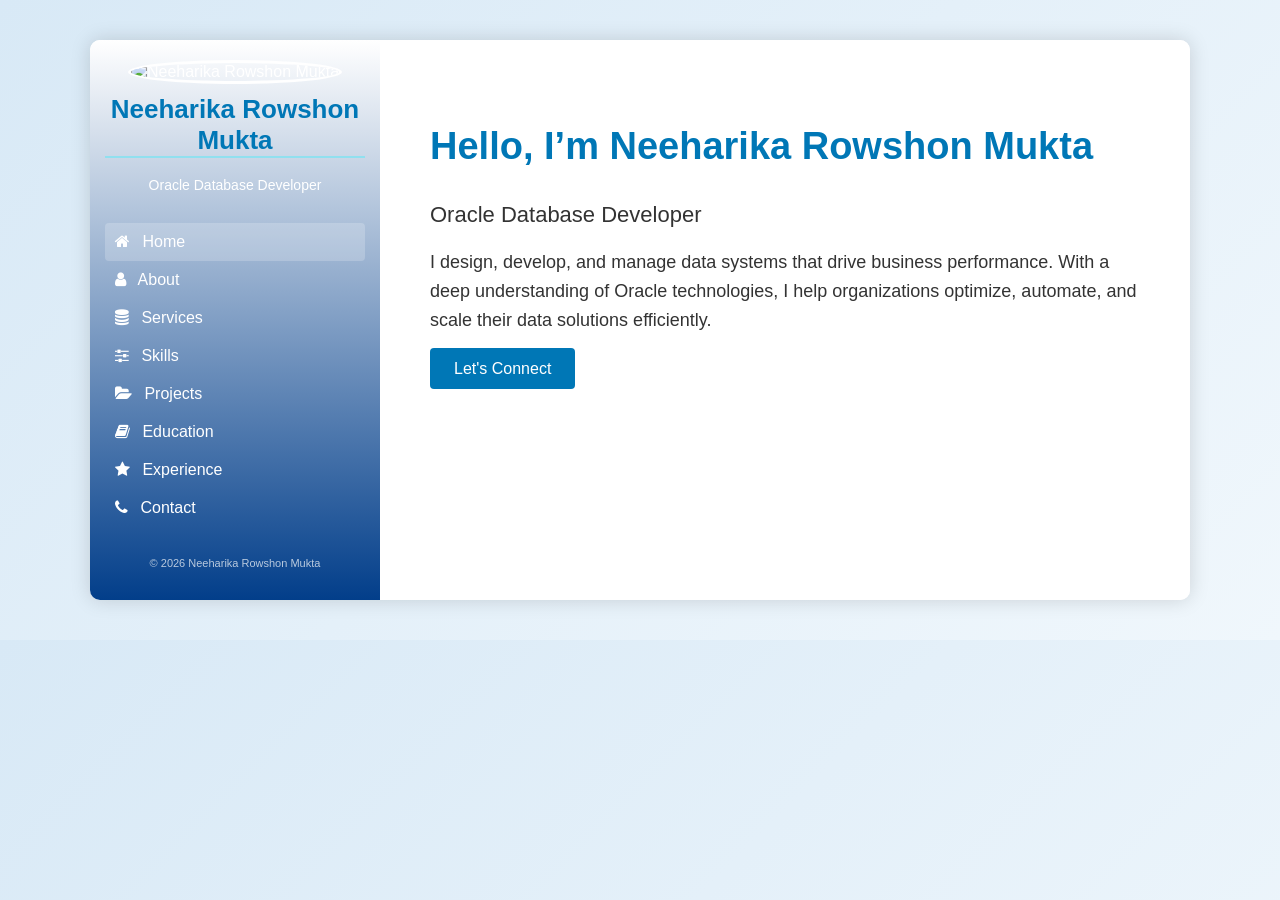
==== index.html @ 15fbdd6a "Add files via upload" ====
<!DOCTYPE html>
<html lang="en">

<head>
    <meta charset="UTF-8" />
    <meta name="viewport" content="width=device-width, initial-scale=1.0" />
    <title>Neeharika Rowshon Mukta | Oracle Database Developer</title>
    <link rel="stylesheet" href="style.css" />
    <link rel="stylesheet" href="https://cdnjs.cloudflare.com/ajax/libs/font-awesome/4.7.0/css/font-awesome.min.css" />
</head>

<body>
    <div class="maincontainer">
        <!-- ===== Left Sidebar ===== -->
        <div class="leftbar">
            <img src="image/PRO_PIC_WHITE_BG.png" alt="Neeharika Rowshon Mukta" class="person-image" />
            <h2 class="person-name">Neeharika Rowshon Mukta</h2>
            <p class="person-designation">Oracle Database Developer</p>

            <ul class="main-menu">
                <li class="menu-link"><a href="#home" class="active"><i class="fa fa-home"></i> Home</a></li>
                <li class="menu-link"><a href="#about"><i class="fa fa-user"></i> About</a></li>
                <li class="menu-link"><a href="#services"><i class="fa fa-database"></i> Services</a></li>
                <li class="menu-link"><a href="#skills"><i class="fa fa-sliders"></i> Skills</a></li>
                <li class="menu-link"><a href="#projects"><i class="fa fa-folder-open"></i> Projects</a></li>
                <li class="menu-link"><a href="#education"><i class="fa fa-book"></i> Education</a></li>
                <li class="menu-link"><a href="#experience"><i class="fa fa-star"></i> Experience</a></li>
                <li class="menu-link"><a href="#contact"><i class="fa fa-phone"></i> Contact</a></li>
            </ul>

            <p class="copyright">© 2026 Neeharika Rowshon Mukta</p>
        </div>

        <!-- ===== Rightbar / Content ===== -->
        <div class="rightbar">

            <!-- HOME -->
            <section id="home" class="section active">
                <div class="hero">
                    <h1>Hello, I’m Neeharika Rowshon Mukta</h1>
                    <p class="subtitle">Oracle Database Developer</p>
                    <p class="intro">
                        I design, develop, and manage data systems that drive business performance.
                        With a deep understanding of Oracle technologies, I help organizations optimize, automate, and
                        scale their data solutions efficiently.
                    </p>
                    <a href="#contact" class="btn-primary">Let's Connect</a>
                </div>
            </section>

            <!-- ABOUT -->
            <section id="about" class="section fadein">
                <h2>About Me</h2>
                <p>
                    I’m <strong>Neeharika Rowshon Mukta</strong>, a passionate <strong>Oracle Database
                        Developer</strong> with a
                    strong background in building, maintaining, and optimizing enterprise-level database systems.
                    My approach combines technical precision with analytical thinking — allowing me to design data
                    architectures that are both efficient and secure.
                </p>
                <p>
                    With a science background, I bring strong analytical and problem-solving skills to the world of
                    technology.
                    My academic journey has developed my ability to understand complex systems, work with data, and
                    build structured solutions that are practical,
                    efficient, and result-oriented.
                </p>
                <p>
                    Outside of work, I love exploring new technologies, mentoring others, and continuously enhancing my
                    expertise in data-driven systems and cloud-based database environments.
                </p>
            </section>

            <!-- SERVICES -->
            <section id="services" class="section fadein">
                <h2>Services</h2>
                <div class="card-grid">
                    <div class="card">
                        <i class="fa fa-database"></i>
                        <h3>Database Design</h3>
                        <p>Designing normalized, scalable, and secure Oracle databases to ensure performance and
                            reliability.</p>
                    </div>
                    <div class="card">
                        <i class="fa fa-code"></i>
                        <h3>PL/SQL Development</h3>
                        <p>Building efficient stored procedures, triggers, and packages for robust data handling and
                            automation.</p>
                    </div>
                    <div class="card">
                        <i class="fa fa-line-chart"></i>
                        <h3>Performance Optimization</h3>
                        <p>Analyzing and tuning SQL queries to achieve lightning-fast data access and response times.
                        </p>
                    </div>
                    <div class="card">
                        <i class="fa fa-laptop"></i>
                        <h3>Oracle APEX Solutions</h3>
                        <p>Developing modern web applications using Oracle APEX integrated with backend databases.</p>
                    </div>
                </div>
            </section>

            <!-- SKILLS -->
            <section id="skills" class="section fadein">
                <h2>Technical Skills</h2>
                <div class="skills-grid">
                    <span>Oracle SQL</span>
                    <span>PL/SQL</span>
                    <span>Oracle Forms</span>
                    <span>Oracle Reports</span>
                    <span>Oracle APEX</span>
                    <span>Data Modeling</span>
                    <span>Performance Tuning</span>
                    <span>Database Security</span>
                </div>
            </section>


            <!-- PROJECTS -->
            <section id="projects" class="section fadein">
                <h2>My Projects</h2>
                <div class="card-grid"> <!-- Project 1 -->
                    <div class="card project-card"> <i class="fa fa-database"></i>
                        <h3>Oracle APEX SCMS Project</h3>
                        <p> A Supply Chain Management System developed using Oracle APEX, Oracle Database, SQL, and
                            PL/SQL. The system manages orders, purchases, suppliers, deliveries, inventory, and business
                            reports. </p> <a href="https://surl.li/nozsov" target="_blank" class="btn-primary"> <i
                                class="fa fa-external-link"></i> View Project </a>
                    </div> <!-- Project 2 -->
                    <div class="card project-card"> <i class="fa fa-shopping-cart"></i>
                        <h3>Oracle APEX Sales Web Project</h3>
                        <p> A web-based sales management application developed using Oracle APEX and Oracle Database,
                            focusing on sales transactions, customer management, and business data analysis. </p> <a
                            href="https://surl.li/hbztiy" target="_blank" class="btn-primary"> <i
                                class="fa fa-external-link"></i> View Project </a>
                    </div> <!-- Project 3 -->
                    <div class="card project-card"> <i class="fa fa-file-text"></i>
                        <h3>Oracle Forms & Reports SCMS</h3>
                        <p> A Supply Chain Management System developed with Oracle Forms, Oracle Reports, SQL, and
                            PL/SQL for transaction processing, data management, and business reporting. </p> <a
                            href="https://surl.li/nozsov" target="_blank" class="btn-primary"> <i
                                class="fa fa-external-link"></i> View Project </a>
                    </div>
                </div>
            </section>

            <!-- EDUCATION -->
            <section id="education" class="section fadein">
                <h2>Education</h2>
                <table class="edu-table">
                    <thead>
                        <tr>
                            <th>Degree</th>
                            <th>Board / College</th>
                            <th>Passing Year</th>
                            <th>Result</th>
                        </tr>
                    </thead>
                    <tbody>
                        <tr>
                            <td>PGD</td>
                            <td>Bangladesh University of Textiles</td>
                            <td>2026</td>
                            <td>3.50</td>
                        </tr>
                        <tr>
                            <td>BSc(Hon's)</td>
                            <td>Begum Badrunnessa Govt. Girls College</td>
                            <td>2017</td>
                            <td>3.50</td>
                        </tr>
                        <tr>
                            <td>HSC</td>
                            <td>Dhaka Board</td>
                            <td>2013</td>
                            <td>4.70</td>
                        </tr>
                        <tr>
                            <td>SSC</td>
                            <td>Chattagram Board</td>
                            <td>2011</td>
                            <td>4.56</td>
                        </tr>
                    </tbody>
                </table>
            </section>


            <!-- EXPERIENCE -->
            <section id="experience" class="section fadein">
                <h2>Professional Experience</h2>

                <div class="exp-block">
                    <h3>Oracle Database Developer</h3>
                    <p><em>Star Systems Comuter Ltd. | 2025 - Present</em></p>
                    <ul>
                        <li>Designed and implemented enterprise-grade Oracle databases for corporate clients.
                        </li>
                        <li>Developed PL/SQL procedures, functions, and triggers for automation.</li>
                        <li>Optimized queries and improved database performance up to 50%.</li>
                        <li>Integrated Oracle APEX dashboards for business reporting.</li>
                    </ul>
                </div>

            </section>

            <!-- CONTACT -->
            <section id="contact" class="section fadein">
                <h2>Contact</h2>
                <ul class="contact-info">
                    <li><i class="fa fa-envelope"></i> muktaneeharika@gmail.com</li>
                    <li><i class="fa fa-phone"></i> +8801785873476
                    <li><i class="fa fa-linkedin"></i> linkedin.com/in/neeharikamukta</li>
                    <li><i class="fa fa-globe"></i> www.neeharika.com
                </ul>
            </section>


        </div>
    </div>

    <script src="Script.js"></script>
</body>

</html>
---- style.css ----
/* body {
    background-color: lightgray;
    font-family: Arial, Helvetica, sans-serif;
    color: #444;
}

.maincontainer {
width: 1020px;
background-color: #f3f2f2;
margin: 0 auto;
padding: 20px 20px 20px 0px;

}

.leftbar {
    width: 250px;
    border-right: 1px solid gray;
    text-align: center;
    background-color: white;
}


.person-image {
    width: 150px;
    height: 150px;
    border-radius: 80%;
    border: 1px solid black;
}


.person-name {
    color: black;
    font-size: 30px;
    margin: 0px;
}

.person-designation {
    margin: 0px;
    font-size: 14px;
    color: rgb(102, 100, 100);
    font-style: inherit;
}

.main-menu {
    text-align: left;
    margin-right: 40px;
    margin-left: 0px;
}

.main-menu > li{
    list-style-type: none;
    padding: 5px;
}

.main-menu > li > a{
   text-decoration: none;
}

.main-menu > li > a:link{
 color: #444;
}
.main-menu > li > a:visited{
 color: #444;
}

.menu-link {
    background-color: rgb(233, 242, 245);
    border-bottom: 1px solid black;
}

.menu-link :hover{
 background-color: rgb(207, 236, 243);
}

.copyright {
    font-size: 10px;
    font-style: italic;
    color: rgb(121, 121, 121);
}
 */
body {
  margin: 0;
  font-family: "Segoe UI", Arial, sans-serif;
  background: linear-gradient(135deg, #d8e9f6, #f0f7fc);
  color: #333;
}

.maincontainer {
  width: 1100px;
  margin: 40px auto;
  display: flex;
  background: white;
  border-radius: 10px;
  overflow: hidden;
  box-shadow: 0 0 20px rgba(0, 0, 0, 0.15);
}

/* LEFT BAR */
.leftbar {
  width: 260px;
  background: linear-gradient(180deg, #ffffff, #023e8a);
  color: white;
  text-align: center;
  padding: 20px 15px;
}

.person-image {
  width: 140px;
  height: 140px;
  border-radius: 50%;
  border: 3px solid white;
  object-fit: cover;
}

.person-name {
  font-size: 26px;
  margin: 10px 0 5px;
}

.person-designation {
  font-size: 14px;
 margin-top: -5;
}

.main-menu {
  padding: 0;
  margin: 30px 0;
  list-style: none;
}

.main-menu li a {
  color: white;
  text-decoration: none;
  display: block;
  padding: 10px;
  text-align: left;
  transition: background 0.3s;
  border-radius: 4px;
}

.main-menu li a:hover,
.main-menu li a.active {
  background-color: rgba(255, 255, 255, 0.2);
}

.main-menu i {
  margin-right: 8px;
}

.copyright {
  font-size: 11px;
  margin-top: 20px;
  opacity: 0.7;
}

/* RIGHT BAR */
.rightbar {
  flex: 1;
  padding: 50px;
  background: #fff;
}

.section {
  display: none;
}

.section.active {
  display: block;
  animation: fadeIn 0.7s ease-in-out;
}

h2 {
  color: #0077b6;
  border-bottom: 2px solid #90e0ef;
  display: inline-block;
  margin-bottom: 20px;
}

/* HOME */
.hero h1 {
  font-size: 38px;
  line-height: 1.3;
  color: #0077b6;
}

.hero .subtitle {
  font-size: 22px;
  margin: 10px 0 20px;
}

.hero .intro {
  font-size: 18px;
  line-height: 1.6;
  margin-bottom: 25px;
}

/* BUTTON */
.btn-primary {
  background: #0077b6;
  color: white;
  padding: 12px 24px;
  text-decoration: none;
  border-radius: 4px;
  font-size: 16px;
  transition: background 0.3s;
}

.btn-primary:hover {
  background: #005f8c;
}

/* CARD GRID */
.card-grid {
  display: grid;
  grid-template-columns: repeat(auto-fit, minmax(20px, 1fr));
  gap: 20px;
}

.card {
  background: #f7fbff;
  border: 1px solid #cce5f6;
  border-radius: 8px;
  padding: 25px 20px;
  text-align: center;
  transition: transform 0.3s;
}

.card:hover {
  transform: translateY(-5px);
}

.card i {
  font-size: 36px;
  color: #0077b6;
  margin-bottom: 12px;
}

/* SKILLS */
.skills-grid {
  display: grid;
  grid-template-columns: repeat(auto-fit, minmax(300px, 1fr));
  gap: 15px;
  margin-top: 20px;
}

.skills-grid span {
  display: block;
  background: #e3f2fd;
  border: 1px solid #90e0ef;
  padding: 12px;
  border-radius: 30px;
  text-align: center;
  font-size: 16px;
  font-weight: bold;
  transition: transform 0.3s, background 0.3s;
}

.skills-grid span:hover {
  background: #90e0ef;
  color: white;
  transform: scale(1.05);
}

/* EDUCATION TABLE */
.edu-table {
  width: 100%;
  border-collapse: collapse;
  margin-top: 20px;
}

.edu-table th, .edu-table td {
  border: 1px solid #90e0ef;
  padding: 15px;
  text-align: left;
}

.edu-table th {
  background-color: #0077b6;
  color: white;
}

.edu-table tr:nth-child(even) {
  background-color: #f0f7fc;
}

/* EXPERIENCE */
.exp-block {
  margin-bottom: 25px;
}

.exp-block h3 {
  margin-bottom: 5px;
  color: #023e8a;
}

.exp-block ul {
  margin-left: 20px;
  line-height: 1.6;
}

/* CONTACT */
.contact-info {
  list-style: none;
  padding: 0;
  margin-top: 15px;
}

.contact-info li {
  font-size: 18px;
  margin-bottom: 12px;
}

.contact-info i {
  margin-right: 10px;
  color: #0077b6;
}

/* ANIMATION */
@keyframes fadeIn {
  from { opacity: 0; transform: translateY(15px); }
  to { opacity: 1; transform: translateY(0); }
}
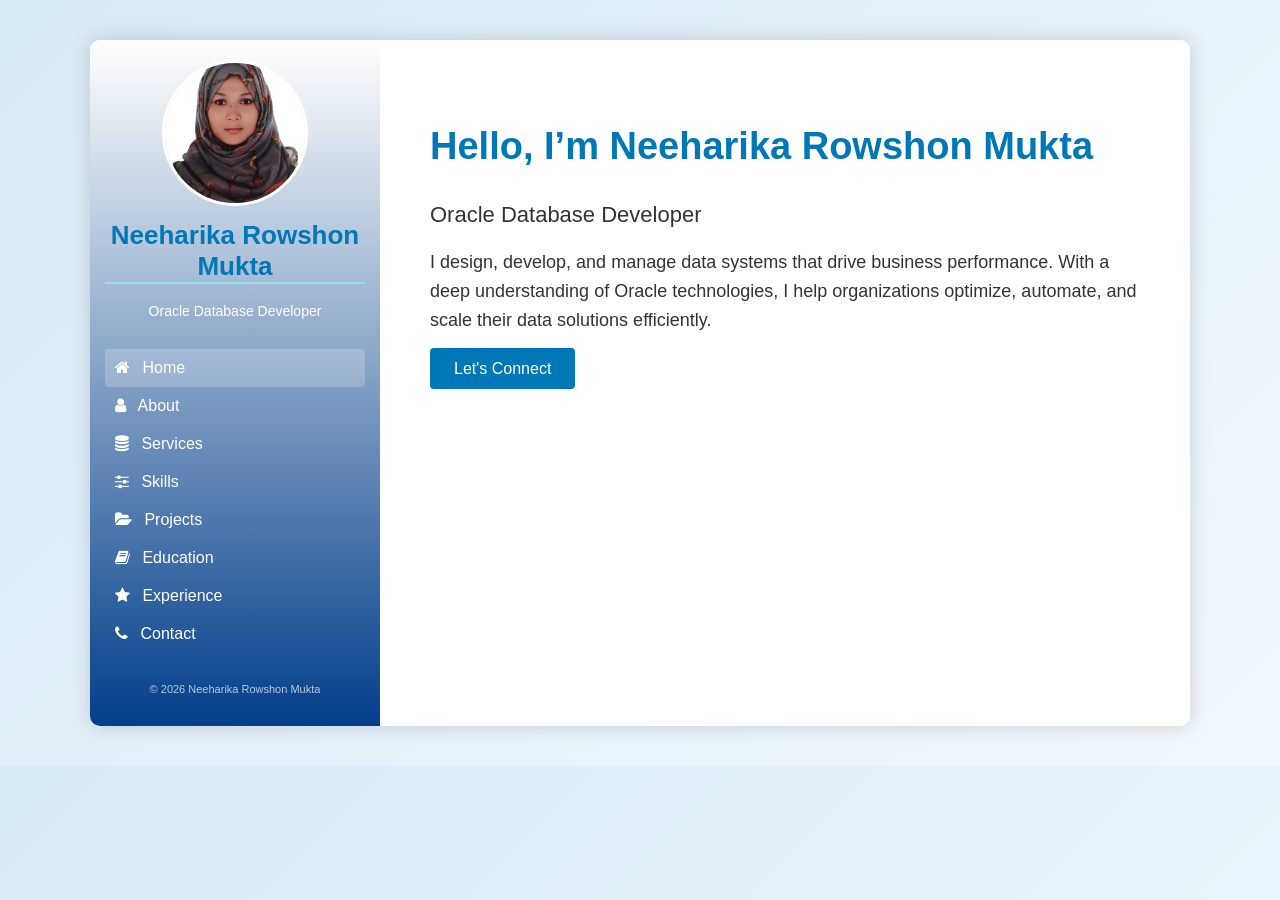
==== commit 884b3111: "Update index.html" ====
--- a/index.html
+++ b/index.html
@@ -13,7 +13,7 @@
     <div class="maincontainer">
         <!-- ===== Left Sidebar ===== -->
         <div class="leftbar">
-            <img src="image/PRO_PIC_WHITE_BG.png" alt="Neeharika Rowshon Mukta" class="person-image" />
+            <img src="PRO_PIC_WHITE_BG.png" alt="Neeharika Rowshon Mukta" class="person-image" />
             <h2 class="person-name">Neeharika Rowshon Mukta</h2>
             <p class="person-designation">Oracle Database Developer</p>
 
@@ -223,4 +223,4 @@
     <script src="Script.js"></script>
 </body>
 
-</html>+</html>
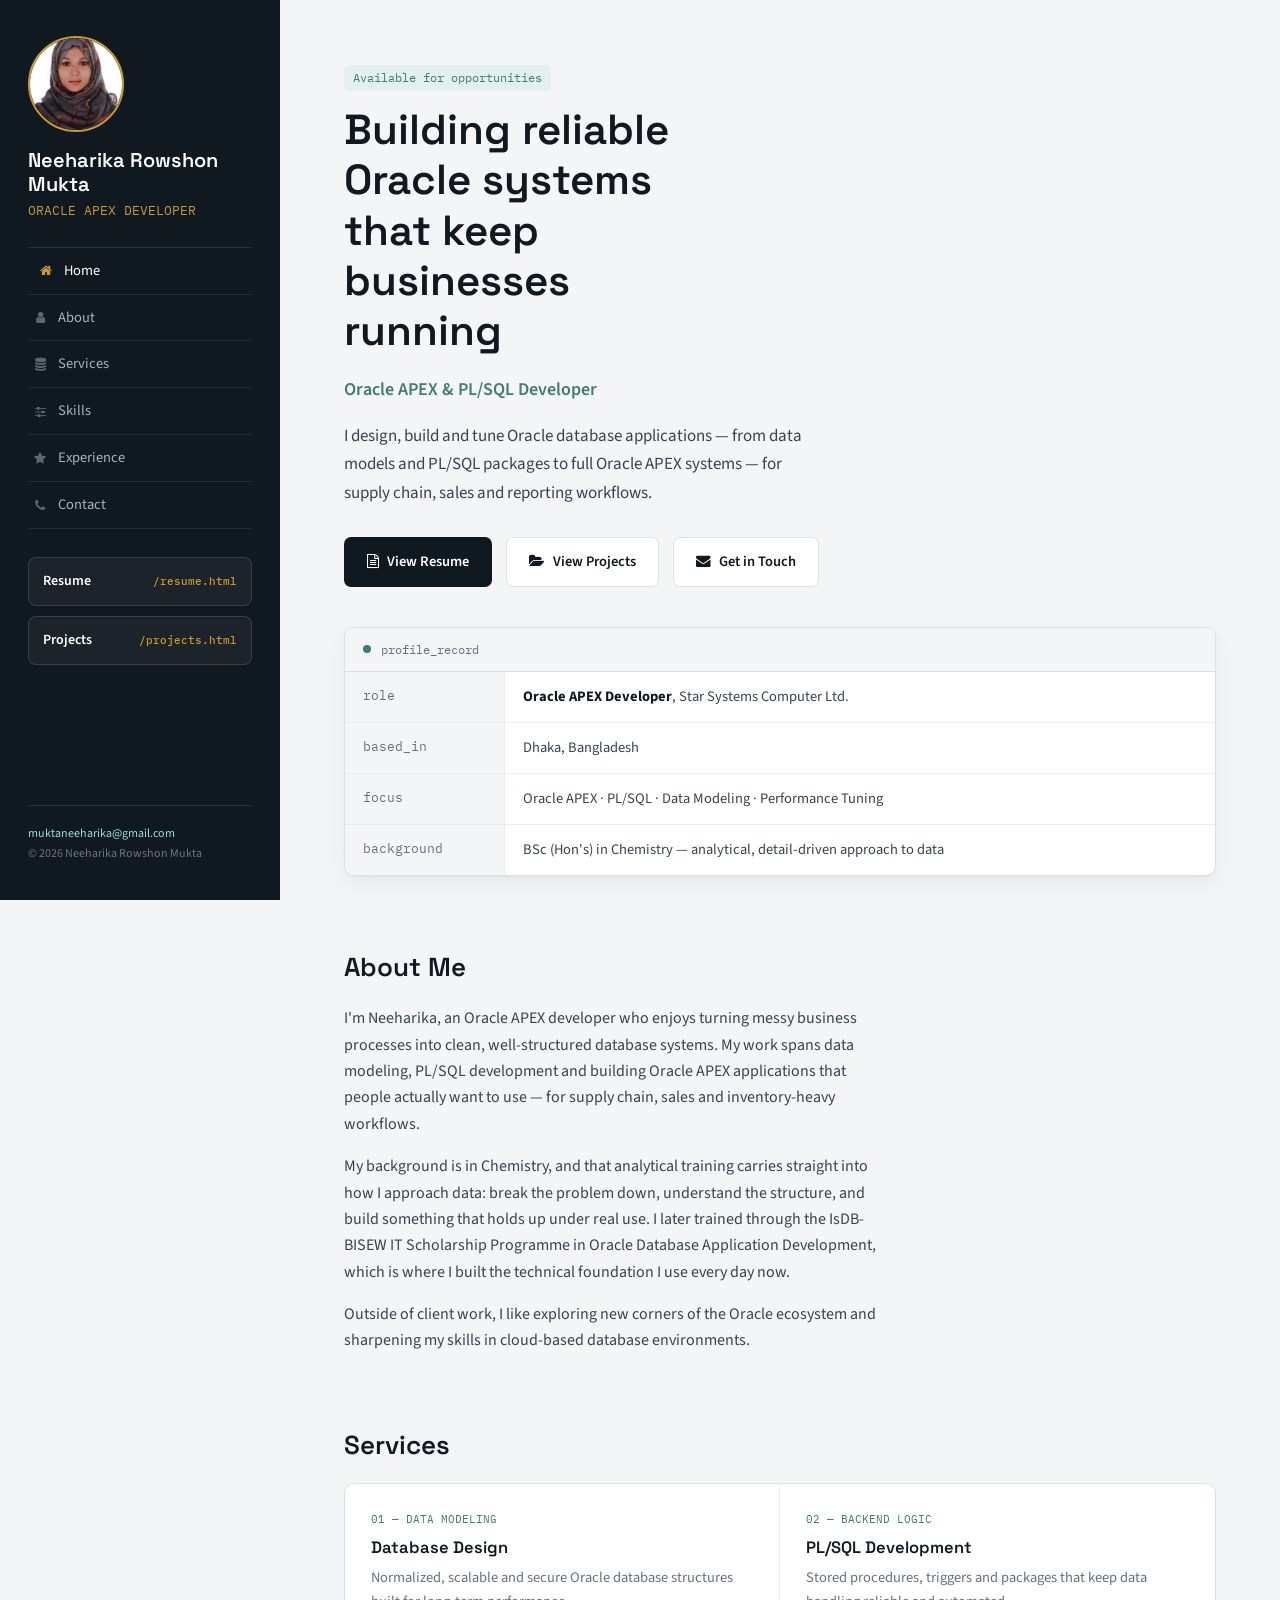
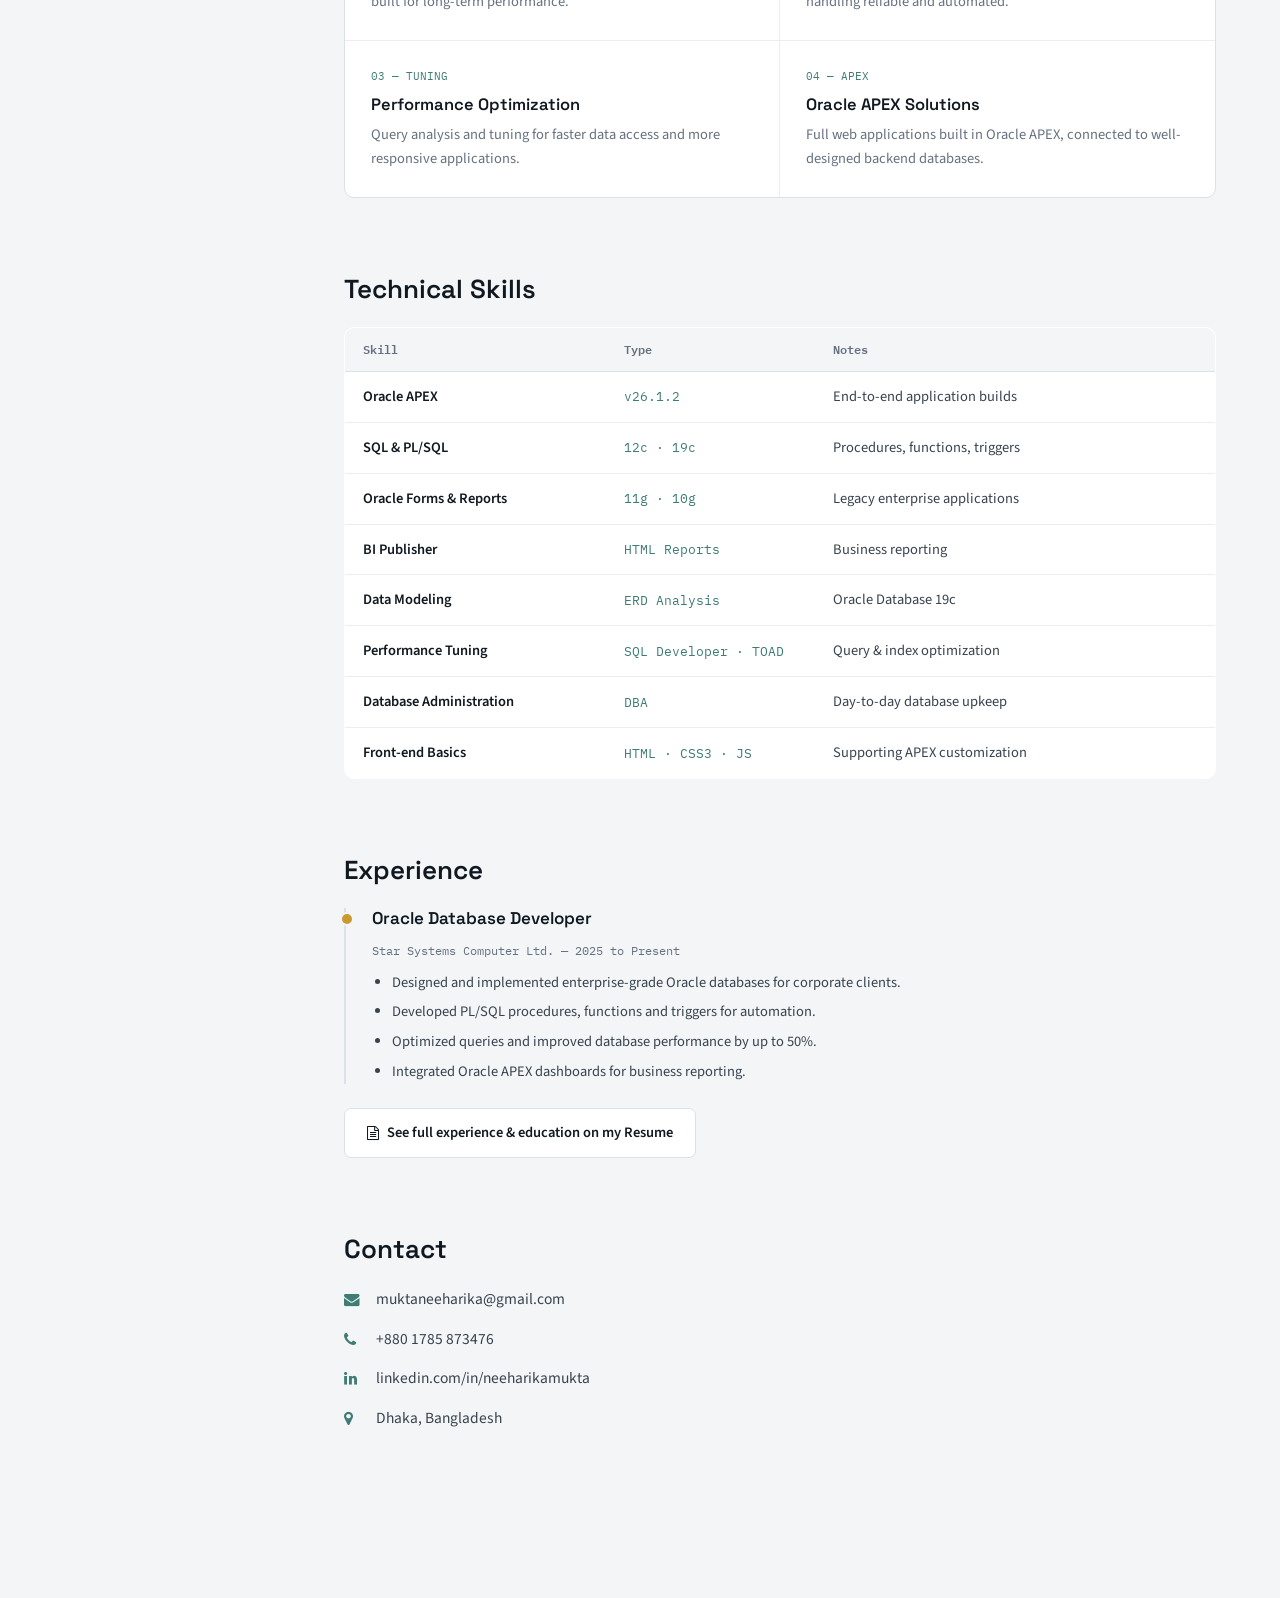
==== commit f2884deb: "Add files via upload" ====
--- a/index.html
+++ b/index.html
@@ -1,226 +1,184 @@
-<!DOCTYPE html>
-<html lang="en">
-
-<head>
-    <meta charset="UTF-8" />
-    <meta name="viewport" content="width=device-width, initial-scale=1.0" />
-    <title>Neeharika Rowshon Mukta | Oracle Database Developer</title>
-    <link rel="stylesheet" href="style.css" />
-    <link rel="stylesheet" href="https://cdnjs.cloudflare.com/ajax/libs/font-awesome/4.7.0/css/font-awesome.min.css" />
-</head>
-
-<body>
-    <div class="maincontainer">
-        <!-- ===== Left Sidebar ===== -->
-        <div class="leftbar">
-            <img src="PRO_PIC_WHITE_BG.png" alt="Neeharika Rowshon Mukta" class="person-image" />
-            <h2 class="person-name">Neeharika Rowshon Mukta</h2>
-            <p class="person-designation">Oracle Database Developer</p>
-
-            <ul class="main-menu">
-                <li class="menu-link"><a href="#home" class="active"><i class="fa fa-home"></i> Home</a></li>
-                <li class="menu-link"><a href="#about"><i class="fa fa-user"></i> About</a></li>
-                <li class="menu-link"><a href="#services"><i class="fa fa-database"></i> Services</a></li>
-                <li class="menu-link"><a href="#skills"><i class="fa fa-sliders"></i> Skills</a></li>
-                <li class="menu-link"><a href="#projects"><i class="fa fa-folder-open"></i> Projects</a></li>
-                <li class="menu-link"><a href="#education"><i class="fa fa-book"></i> Education</a></li>
-                <li class="menu-link"><a href="#experience"><i class="fa fa-star"></i> Experience</a></li>
-                <li class="menu-link"><a href="#contact"><i class="fa fa-phone"></i> Contact</a></li>
-            </ul>
-
-            <p class="copyright">© 2026 Neeharika Rowshon Mukta</p>
-        </div>
-
-        <!-- ===== Rightbar / Content ===== -->
-        <div class="rightbar">
-
-            <!-- HOME -->
-            <section id="home" class="section active">
-                <div class="hero">
-                    <h1>Hello, I’m Neeharika Rowshon Mukta</h1>
-                    <p class="subtitle">Oracle Database Developer</p>
-                    <p class="intro">
-                        I design, develop, and manage data systems that drive business performance.
-                        With a deep understanding of Oracle technologies, I help organizations optimize, automate, and
-                        scale their data solutions efficiently.
-                    </p>
-                    <a href="#contact" class="btn-primary">Let's Connect</a>
-                </div>
-            </section>
-
-            <!-- ABOUT -->
-            <section id="about" class="section fadein">
-                <h2>About Me</h2>
-                <p>
-                    I’m <strong>Neeharika Rowshon Mukta</strong>, a passionate <strong>Oracle Database
-                        Developer</strong> with a
-                    strong background in building, maintaining, and optimizing enterprise-level database systems.
-                    My approach combines technical precision with analytical thinking — allowing me to design data
-                    architectures that are both efficient and secure.
-                </p>
-                <p>
-                    With a science background, I bring strong analytical and problem-solving skills to the world of
-                    technology.
-                    My academic journey has developed my ability to understand complex systems, work with data, and
-                    build structured solutions that are practical,
-                    efficient, and result-oriented.
-                </p>
-                <p>
-                    Outside of work, I love exploring new technologies, mentoring others, and continuously enhancing my
-                    expertise in data-driven systems and cloud-based database environments.
-                </p>
-            </section>
-
-            <!-- SERVICES -->
-            <section id="services" class="section fadein">
-                <h2>Services</h2>
-                <div class="card-grid">
-                    <div class="card">
-                        <i class="fa fa-database"></i>
-                        <h3>Database Design</h3>
-                        <p>Designing normalized, scalable, and secure Oracle databases to ensure performance and
-                            reliability.</p>
-                    </div>
-                    <div class="card">
-                        <i class="fa fa-code"></i>
-                        <h3>PL/SQL Development</h3>
-                        <p>Building efficient stored procedures, triggers, and packages for robust data handling and
-                            automation.</p>
-                    </div>
-                    <div class="card">
-                        <i class="fa fa-line-chart"></i>
-                        <h3>Performance Optimization</h3>
-                        <p>Analyzing and tuning SQL queries to achieve lightning-fast data access and response times.
-                        </p>
-                    </div>
-                    <div class="card">
-                        <i class="fa fa-laptop"></i>
-                        <h3>Oracle APEX Solutions</h3>
-                        <p>Developing modern web applications using Oracle APEX integrated with backend databases.</p>
-                    </div>
-                </div>
-            </section>
-
-            <!-- SKILLS -->
-            <section id="skills" class="section fadein">
-                <h2>Technical Skills</h2>
-                <div class="skills-grid">
-                    <span>Oracle SQL</span>
-                    <span>PL/SQL</span>
-                    <span>Oracle Forms</span>
-                    <span>Oracle Reports</span>
-                    <span>Oracle APEX</span>
-                    <span>Data Modeling</span>
-                    <span>Performance Tuning</span>
-                    <span>Database Security</span>
-                </div>
-            </section>
-
-
-            <!-- PROJECTS -->
-            <section id="projects" class="section fadein">
-                <h2>My Projects</h2>
-                <div class="card-grid"> <!-- Project 1 -->
-                    <div class="card project-card"> <i class="fa fa-database"></i>
-                        <h3>Oracle APEX SCMS Project</h3>
-                        <p> A Supply Chain Management System developed using Oracle APEX, Oracle Database, SQL, and
-                            PL/SQL. The system manages orders, purchases, suppliers, deliveries, inventory, and business
-                            reports. </p> <a href="https://surl.li/nozsov" target="_blank" class="btn-primary"> <i
-                                class="fa fa-external-link"></i> View Project </a>
-                    </div> <!-- Project 2 -->
-                    <div class="card project-card"> <i class="fa fa-shopping-cart"></i>
-                        <h3>Oracle APEX Sales Web Project</h3>
-                        <p> A web-based sales management application developed using Oracle APEX and Oracle Database,
-                            focusing on sales transactions, customer management, and business data analysis. </p> <a
-                            href="https://surl.li/hbztiy" target="_blank" class="btn-primary"> <i
-                                class="fa fa-external-link"></i> View Project </a>
-                    </div> <!-- Project 3 -->
-                    <div class="card project-card"> <i class="fa fa-file-text"></i>
-                        <h3>Oracle Forms & Reports SCMS</h3>
-                        <p> A Supply Chain Management System developed with Oracle Forms, Oracle Reports, SQL, and
-                            PL/SQL for transaction processing, data management, and business reporting. </p> <a
-                            href="https://surl.li/nozsov" target="_blank" class="btn-primary"> <i
-                                class="fa fa-external-link"></i> View Project </a>
-                    </div>
-                </div>
-            </section>
-
-            <!-- EDUCATION -->
-            <section id="education" class="section fadein">
-                <h2>Education</h2>
-                <table class="edu-table">
-                    <thead>
-                        <tr>
-                            <th>Degree</th>
-                            <th>Board / College</th>
-                            <th>Passing Year</th>
-                            <th>Result</th>
-                        </tr>
-                    </thead>
-                    <tbody>
-                        <tr>
-                            <td>PGD</td>
-                            <td>Bangladesh University of Textiles</td>
-                            <td>2026</td>
-                            <td>3.50</td>
-                        </tr>
-                        <tr>
-                            <td>BSc(Hon's)</td>
-                            <td>Begum Badrunnessa Govt. Girls College</td>
-                            <td>2017</td>
-                            <td>3.50</td>
-                        </tr>
-                        <tr>
-                            <td>HSC</td>
-                            <td>Dhaka Board</td>
-                            <td>2013</td>
-                            <td>4.70</td>
-                        </tr>
-                        <tr>
-                            <td>SSC</td>
-                            <td>Chattagram Board</td>
-                            <td>2011</td>
-                            <td>4.56</td>
-                        </tr>
-                    </tbody>
-                </table>
-            </section>
-
-
-            <!-- EXPERIENCE -->
-            <section id="experience" class="section fadein">
-                <h2>Professional Experience</h2>
-
-                <div class="exp-block">
-                    <h3>Oracle Database Developer</h3>
-                    <p><em>Star Systems Comuter Ltd. | 2025 - Present</em></p>
-                    <ul>
-                        <li>Designed and implemented enterprise-grade Oracle databases for corporate clients.
-                        </li>
-                        <li>Developed PL/SQL procedures, functions, and triggers for automation.</li>
-                        <li>Optimized queries and improved database performance up to 50%.</li>
-                        <li>Integrated Oracle APEX dashboards for business reporting.</li>
-                    </ul>
-                </div>
-
-            </section>
-
-            <!-- CONTACT -->
-            <section id="contact" class="section fadein">
-                <h2>Contact</h2>
-                <ul class="contact-info">
-                    <li><i class="fa fa-envelope"></i> muktaneeharika@gmail.com</li>
-                    <li><i class="fa fa-phone"></i> +8801785873476
-                    <li><i class="fa fa-linkedin"></i> linkedin.com/in/neeharikamukta</li>
-                    <li><i class="fa fa-globe"></i> www.neeharika.com
-                </ul>
-            </section>
-
-
-        </div>
-    </div>
-
-    <script src="Script.js"></script>
-</body>
-
-</html>
+<!DOCTYPE html>
+<html lang="en">
+<head>
+<meta charset="UTF-8" />
+<meta name="viewport" content="width=device-width, initial-scale=1.0" />
+<title>Neeharika Rowshon Mukta | Oracle APEX Developer</title>
+<meta name="description" content="Neeharika Rowshon Mukta — Oracle APEX &amp; PL/SQL developer building database-driven applications, reports and dashboards." />
+<link rel="stylesheet" href="style.css" />
+<link rel="stylesheet" href="https://cdnjs.cloudflare.com/ajax/libs/font-awesome/4.7.0/css/font-awesome.min.css" />
+</head>
+<body>
+
+<div class="shell">
+
+  <!-- ===== Sidebar ===== -->
+  <aside class="sidebar">
+    <button class="nav-toggle" aria-label="Toggle navigation"><i class="fa fa-bars"></i> Menu</button>
+
+    <div class="sidebar-top">
+      <img src="image/PRO_PIC_WHITE_BG.png" alt="Neeharika Rowshon Mukta" class="person-image" />
+      <h2 class="person-name">Neeharika Rowshon Mukta</h2>
+      <p class="person-designation">ORACLE APEX DEVELOPER</p>
+    </div>
+
+    <ul class="side-nav">
+      <li><a href="#home" class="active"><i class="fa fa-home"></i> Home</a></li>
+      <li><a href="#about"><i class="fa fa-user"></i> About</a></li>
+      <li><a href="#services"><i class="fa fa-database"></i> Services</a></li>
+      <li><a href="#skills"><i class="fa fa-sliders"></i> Skills</a></li>
+      <li><a href="#experience"><i class="fa fa-star"></i> Experience</a></li>
+      <li><a href="#contact"><i class="fa fa-phone"></i> Contact</a></li>
+    </ul>
+
+    <ul class="side-pages">
+      <li><a href="resume.html">Resume <span class="tag">/resume.html</span></a></li>
+      <li><a href="projects.html">Projects <span class="tag">/projects.html</span></a></li>
+    </ul>
+
+    <div class="side-foot">
+      <a href="mailto:muktaneeharika@gmail.com">muktaneeharika@gmail.com</a><br>
+      © 2026 Neeharika Rowshon Mukta
+    </div>
+  </aside>
+
+  <!-- ===== Main content ===== -->
+  <main class="content">
+
+    <section id="home" class="hero">
+      <div class="eyebrow">Available for opportunities</div>
+      <h1>Building reliable Oracle systems that keep businesses running</h1>
+      <p class="role">Oracle APEX &amp; PL/SQL Developer</p>
+      <p class="intro">
+        I design, build and tune Oracle database applications — from data models and PL/SQL
+        packages to full Oracle APEX systems — for supply chain, sales and reporting workflows.
+      </p>
+
+      <div class="hero-actions">
+        <a href="resume.html" class="btn btn-primary"><i class="fa fa-file-text-o"></i> View Resume</a>
+        <a href="projects.html" class="btn btn-outline"><i class="fa fa-folder-open"></i> View Projects</a>
+        <a href="#contact" class="btn btn-outline"><i class="fa fa-envelope"></i> Get in Touch</a>
+      </div>
+
+      <div class="record">
+        <div class="record-head"><span class="dot"></span> profile_record</div>
+        <div class="record-row">
+          <div class="field">role</div>
+          <div class="value"><strong>Oracle APEX Developer</strong>, Star Systems Computer Ltd.</div>
+        </div>
+        <div class="record-row">
+          <div class="field">based_in</div>
+          <div class="value">Dhaka, Bangladesh</div>
+        </div>
+        <div class="record-row">
+          <div class="field">focus</div>
+          <div class="value">Oracle APEX · PL/SQL · Data Modeling · Performance Tuning</div>
+        </div>
+        <div class="record-row">
+          <div class="field">background</div>
+          <div class="value">BSc (Hon's) in Chemistry — analytical, detail-driven approach to data</div>
+        </div>
+      </div>
+    </section>
+
+    <section id="about">
+      <h2>About Me</h2>
+      <p>
+        I'm Neeharika, an Oracle APEX developer who enjoys turning messy business processes into
+        clean, well-structured database systems. My work spans data modeling, PL/SQL development
+        and building Oracle APEX applications that people actually want to use — for supply chain,
+        sales and inventory-heavy workflows.
+      </p>
+      <p>
+        My background is in Chemistry, and that analytical training carries straight into how I
+        approach data: break the problem down, understand the structure, and build something that
+        holds up under real use. I later trained through the IsDB-BISEW IT Scholarship Programme in
+        Oracle Database Application Development, which is where I built the technical foundation I
+        use every day now.
+      </p>
+      <p>
+        Outside of client work, I like exploring new corners of the Oracle ecosystem and sharpening
+        my skills in cloud-based database environments.
+      </p>
+    </section>
+
+    <section id="services">
+      <h2>Services</h2>
+      <div class="svc-grid">
+        <div class="svc">
+          <span class="tag">01 — DATA MODELING</span>
+          <h3>Database Design</h3>
+          <p>Normalized, scalable and secure Oracle database structures built for long-term performance.</p>
+        </div>
+        <div class="svc">
+          <span class="tag">02 — BACKEND LOGIC</span>
+          <h3>PL/SQL Development</h3>
+          <p>Stored procedures, triggers and packages that keep data handling reliable and automated.</p>
+        </div>
+        <div class="svc">
+          <span class="tag">03 — TUNING</span>
+          <h3>Performance Optimization</h3>
+          <p>Query analysis and tuning for faster data access and more responsive applications.</p>
+        </div>
+        <div class="svc">
+          <span class="tag">04 — APEX</span>
+          <h3>Oracle APEX Solutions</h3>
+          <p>Full web applications built in Oracle APEX, connected to well-designed backend databases.</p>
+        </div>
+      </div>
+    </section>
+
+    <section id="skills">
+      <h2>Technical Skills</h2>
+      <table class="schema-table">
+        <thead>
+          <tr><th>Skill</th><th>Type</th><th>Notes</th></tr>
+        </thead>
+        <tbody>
+          <tr><td class="col-field">Oracle APEX</td><td class="col-type">v26.1.2</td><td>End-to-end application builds</td></tr>
+          <tr><td class="col-field">SQL &amp; PL/SQL</td><td class="col-type">12c · 19c</td><td>Procedures, functions, triggers</td></tr>
+          <tr><td class="col-field">Oracle Forms &amp; Reports</td><td class="col-type">11g · 10g</td><td>Legacy enterprise applications</td></tr>
+          <tr><td class="col-field">BI Publisher</td><td class="col-type">HTML Reports</td><td>Business reporting</td></tr>
+          <tr><td class="col-field">Data Modeling</td><td class="col-type">ERD Analysis</td><td>Oracle Database 19c</td></tr>
+          <tr><td class="col-field">Performance Tuning</td><td class="col-type">SQL Developer · TOAD</td><td>Query &amp; index optimization</td></tr>
+          <tr><td class="col-field">Database Administration</td><td class="col-type">DBA</td><td>Day-to-day database upkeep</td></tr>
+          <tr><td class="col-field">Front-end Basics</td><td class="col-type">HTML · CSS3 · JS</td><td>Supporting APEX customization</td></tr>
+        </tbody>
+      </table>
+    </section>
+
+    <section id="experience">
+      <h2>Experience</h2>
+      <div class="timeline">
+        <div class="tl-item">
+          <h3>Oracle Database Developer</h3>
+          <p class="tl-meta">Star Systems Computer Ltd. — 2025 to Present</p>
+          <ul>
+            <li>Designed and implemented enterprise-grade Oracle databases for corporate clients.</li>
+            <li>Developed PL/SQL procedures, functions and triggers for automation.</li>
+            <li>Optimized queries and improved database performance by up to 50%.</li>
+            <li>Integrated Oracle APEX dashboards for business reporting.</li>
+          </ul>
+        </div>
+      </div>
+      <p style="margin-top:24px;">
+        <a href="resume.html" class="btn btn-outline"><i class="fa fa-file-text-o"></i> See full experience &amp; education on my Resume</a>
+      </p>
+    </section>
+
+    <section id="contact">
+      <h2>Contact</h2>
+      <ul class="contact-list">
+        <li><i class="fa fa-envelope"></i> <a href="mailto:muktaneeharika@gmail.com">muktaneeharika@gmail.com</a></li>
+        <li><i class="fa fa-phone"></i> <a href="tel:+8801785873476">+880 1785 873476</a></li>
+        <li><i class="fa fa-linkedin"></i> <a href="https://linkedin.com/in/neeharikamukta" target="_blank" rel="noopener">linkedin.com/in/neeharikamukta</a></li>
+        <li><i class="fa fa-map-marker"></i> Dhaka, Bangladesh</li>
+      </ul>
+    </section>
+
+  </main>
+</div>
+
+<script src="script.js"></script>
+</body>
+</html>
--- a/style.css
+++ b/style.css
@@ -1,323 +1,624 @@
-/* body {
-    background-color: lightgray;
-    font-family: Arial, Helvetica, sans-serif;
-    color: #444;
-}
-
-.maincontainer {
-width: 1020px;
-background-color: #f3f2f2;
-margin: 0 auto;
-padding: 20px 20px 20px 0px;
-
-}
-
-.leftbar {
-    width: 250px;
-    border-right: 1px solid gray;
-    text-align: center;
-    background-color: white;
-}
-
-
-.person-image {
-    width: 150px;
-    height: 150px;
-    border-radius: 80%;
-    border: 1px solid black;
-}
-
-
-.person-name {
-    color: black;
-    font-size: 30px;
-    margin: 0px;
-}
-
-.person-designation {
-    margin: 0px;
-    font-size: 14px;
-    color: rgb(102, 100, 100);
-    font-style: inherit;
-}
-
-.main-menu {
-    text-align: left;
-    margin-right: 40px;
-    margin-left: 0px;
-}
-
-.main-menu > li{
-    list-style-type: none;
-    padding: 5px;
-}
-
-.main-menu > li > a{
-   text-decoration: none;
-}
-
-.main-menu > li > a:link{
- color: #444;
-}
-.main-menu > li > a:visited{
- color: #444;
-}
-
-.menu-link {
-    background-color: rgb(233, 242, 245);
-    border-bottom: 1px solid black;
-}
-
-.menu-link :hover{
- background-color: rgb(207, 236, 243);
-}
-
-.copyright {
-    font-size: 10px;
-    font-style: italic;
-    color: rgb(121, 121, 121);
-}
- */
-body {
-  margin: 0;
-  font-family: "Segoe UI", Arial, sans-serif;
-  background: linear-gradient(135deg, #d8e9f6, #f0f7fc);
-  color: #333;
-}
-
-.maincontainer {
-  width: 1100px;
-  margin: 40px auto;
-  display: flex;
-  background: white;
-  border-radius: 10px;
-  overflow: hidden;
-  box-shadow: 0 0 20px rgba(0, 0, 0, 0.15);
-}
-
-/* LEFT BAR */
-.leftbar {
-  width: 260px;
-  background: linear-gradient(180deg, #ffffff, #023e8a);
-  color: white;
-  text-align: center;
-  padding: 20px 15px;
-}
-
-.person-image {
-  width: 140px;
-  height: 140px;
-  border-radius: 50%;
-  border: 3px solid white;
-  object-fit: cover;
-}
-
-.person-name {
-  font-size: 26px;
-  margin: 10px 0 5px;
-}
-
-.person-designation {
-  font-size: 14px;
- margin-top: -5;
-}
-
-.main-menu {
-  padding: 0;
-  margin: 30px 0;
-  list-style: none;
-}
-
-.main-menu li a {
-  color: white;
-  text-decoration: none;
-  display: block;
-  padding: 10px;
-  text-align: left;
-  transition: background 0.3s;
-  border-radius: 4px;
-}
-
-.main-menu li a:hover,
-.main-menu li a.active {
-  background-color: rgba(255, 255, 255, 0.2);
-}
-
-.main-menu i {
-  margin-right: 8px;
-}
-
-.copyright {
-  font-size: 11px;
-  margin-top: 20px;
-  opacity: 0.7;
-}
-
-/* RIGHT BAR */
-.rightbar {
-  flex: 1;
-  padding: 50px;
-  background: #fff;
-}
-
-.section {
-  display: none;
-}
-
-.section.active {
-  display: block;
-  animation: fadeIn 0.7s ease-in-out;
-}
-
-h2 {
-  color: #0077b6;
-  border-bottom: 2px solid #90e0ef;
-  display: inline-block;
-  margin-bottom: 20px;
-}
-
-/* HOME */
-.hero h1 {
-  font-size: 38px;
-  line-height: 1.3;
-  color: #0077b6;
-}
-
-.hero .subtitle {
-  font-size: 22px;
-  margin: 10px 0 20px;
-}
-
-.hero .intro {
-  font-size: 18px;
-  line-height: 1.6;
-  margin-bottom: 25px;
-}
-
-/* BUTTON */
-.btn-primary {
-  background: #0077b6;
-  color: white;
-  padding: 12px 24px;
-  text-decoration: none;
-  border-radius: 4px;
-  font-size: 16px;
-  transition: background 0.3s;
-}
-
-.btn-primary:hover {
-  background: #005f8c;
-}
-
-/* CARD GRID */
-.card-grid {
-  display: grid;
-  grid-template-columns: repeat(auto-fit, minmax(20px, 1fr));
-  gap: 20px;
-}
-
-.card {
-  background: #f7fbff;
-  border: 1px solid #cce5f6;
-  border-radius: 8px;
-  padding: 25px 20px;
-  text-align: center;
-  transition: transform 0.3s;
-}
-
-.card:hover {
-  transform: translateY(-5px);
-}
-
-.card i {
-  font-size: 36px;
-  color: #0077b6;
-  margin-bottom: 12px;
-}
-
-/* SKILLS */
-.skills-grid {
-  display: grid;
-  grid-template-columns: repeat(auto-fit, minmax(300px, 1fr));
-  gap: 15px;
-  margin-top: 20px;
-}
-
-.skills-grid span {
-  display: block;
-  background: #e3f2fd;
-  border: 1px solid #90e0ef;
-  padding: 12px;
-  border-radius: 30px;
-  text-align: center;
-  font-size: 16px;
-  font-weight: bold;
-  transition: transform 0.3s, background 0.3s;
-}
-
-.skills-grid span:hover {
-  background: #90e0ef;
-  color: white;
-  transform: scale(1.05);
-}
-
-/* EDUCATION TABLE */
-.edu-table {
-  width: 100%;
-  border-collapse: collapse;
-  margin-top: 20px;
-}
-
-.edu-table th, .edu-table td {
-  border: 1px solid #90e0ef;
-  padding: 15px;
-  text-align: left;
-}
-
-.edu-table th {
-  background-color: #0077b6;
-  color: white;
-}
-
-.edu-table tr:nth-child(even) {
-  background-color: #f0f7fc;
-}
-
-/* EXPERIENCE */
-.exp-block {
-  margin-bottom: 25px;
-}
-
-.exp-block h3 {
-  margin-bottom: 5px;
-  color: #023e8a;
-}
-
-.exp-block ul {
-  margin-left: 20px;
-  line-height: 1.6;
-}
-
-/* CONTACT */
-.contact-info {
-  list-style: none;
-  padding: 0;
-  margin-top: 15px;
-}
-
-.contact-info li {
-  font-size: 18px;
-  margin-bottom: 12px;
-}
-
-.contact-info i {
-  margin-right: 10px;
-  color: #0077b6;
-}
-
-/* ANIMATION */
-@keyframes fadeIn {
-  from { opacity: 0; transform: translateY(15px); }
-  to { opacity: 1; transform: translateY(0); }
-}
-
+/* ===================================================================
+   Neeharika Rowshon Mukta — Portfolio
+   Design concept: her own site as a "database record" —
+   a developer profile presented the way she presents her data:
+   structured fields, schema tables, clean keys and values.
+=================================================================== */
+
+@import url('https://fonts.googleapis.com/css2?family=Space+Grotesk:wght@500;600;700&family=Source+Sans+3:wght@400;500;600;700&family=IBM+Plex+Mono:wght@500;600&display=swap');
+
+:root{
+  --ink:        #101820;
+  --ink-soft:   #38434F;
+  --muted:      #667180;
+  --paper:      #F3F5F7;
+  --panel:      #FFFFFF;
+  --line:       #DCE1E7;
+  --line-soft:  #EAEDF1;
+  --accent:     #C99A2E;   /* primary key / highlight */
+  --accent-ink: #55420E;
+  --accent-2:   #3E7C74;   /* secondary / status-good */
+  --accent-2-soft: #E4F0EE;
+  --accent-soft:#FBF1DA;
+  --radius:     10px;
+  --sidebar-w:  280px;
+  --maxw:       880px;
+  --shadow:     0 1px 2px rgba(16,24,32,.04), 0 8px 24px rgba(16,24,32,.06);
+}
+
+*{ box-sizing: border-box; }
+
+html{ scroll-behavior: smooth; }
+
+body{
+  margin: 0;
+  background: var(--paper);
+  color: var(--ink-soft);
+  font-family: 'Source Sans 3', Arial, sans-serif;
+  font-size: 16px;
+  line-height: 1.65;
+  -webkit-font-smoothing: antialiased;
+}
+
+h1, h2, h3, h4{
+  font-family: 'Space Grotesk', 'Source Sans 3', sans-serif;
+  color: var(--ink);
+  line-height: 1.2;
+  margin: 0 0 .5em;
+  font-weight: 600;
+}
+
+a{ color: inherit; }
+
+img{ max-width: 100%; display: block; }
+
+.mono{
+  font-family: 'IBM Plex Mono', ui-monospace, monospace;
+  letter-spacing: .01em;
+}
+
+/* ---------- layout shell shared by every page ---------- */
+
+.shell{
+  display: flex;
+  min-height: 100vh;
+  max-width: 1440px;
+  margin: 0 auto;
+}
+
+/* ---------- sidebar ---------- */
+
+.sidebar{
+  width: var(--sidebar-w);
+  flex-shrink: 0;
+  background: var(--ink);
+  color: #C7CFD8;
+  padding: 36px 28px;
+  position: sticky;
+  top: 0;
+  height: 100vh;
+  overflow-y: auto;
+  display: flex;
+  flex-direction: column;
+}
+
+.sidebar-top{ display:flex; flex-direction:column; align-items:flex-start; }
+
+.person-image{
+  width: 96px;
+  height: 96px;
+  border-radius: 50%;
+  object-fit: cover;
+  border: 2px solid var(--accent);
+  margin-bottom: 16px;
+}
+
+.person-name{
+  color: #fff;
+  font-size: 20px;
+  margin: 0 0 4px;
+}
+
+.person-designation{
+  font-family:'IBM Plex Mono', monospace;
+  font-size: 12.5px;
+  color: var(--accent);
+  margin: 0 0 26px;
+}
+
+.side-nav{
+  list-style: none;
+  padding: 0;
+  margin: 0 0 28px;
+  border-top: 1px solid rgba(255,255,255,.1);
+}
+
+.side-nav li a{
+  display: flex;
+  align-items: center;
+  gap: 10px;
+  text-decoration: none;
+  color: #A9B2BE;
+  font-size: 14.5px;
+  padding: 11px 4px;
+  border-bottom: 1px solid rgba(255,255,255,.08);
+  transition: color .15s ease, padding-left .15s ease;
+}
+
+.side-nav li a i{ width: 16px; text-align:center; color:#5C6672; font-size: 13px; }
+
+.side-nav li a:hover,
+.side-nav li a.active{
+  color: #fff;
+  padding-left: 10px;
+}
+
+.side-nav li a.active i{ color: var(--accent); }
+
+.side-pages{
+  list-style:none; padding:0; margin: 0 0 auto;
+  display:flex; flex-direction:column; gap:10px;
+}
+
+.side-pages a{
+  display:flex; align-items:center; justify-content:space-between;
+  text-decoration:none;
+  background: rgba(255,255,255,.05);
+  border: 1px solid rgba(255,255,255,.12);
+  color:#fff;
+  padding: 12px 14px;
+  border-radius: 8px;
+  font-size: 14px;
+  font-weight: 600;
+  transition: background .15s ease, border-color .15s ease;
+}
+.side-pages a:hover{ background: rgba(255,255,255,.1); border-color: var(--accent); }
+.side-pages a span.tag{
+  font-family:'IBM Plex Mono', monospace;
+  font-size: 10.5px;
+  font-weight: 500;
+  color: var(--accent);
+}
+
+.side-foot{
+  margin-top: 28px;
+  padding-top: 18px;
+  border-top: 1px solid rgba(255,255,255,.1);
+  font-size: 12px;
+  color: #6B7480;
+}
+.side-foot a{ color:#93E0D5; text-decoration:none; }
+
+/* mobile nav toggle */
+.nav-toggle{ display:none; }
+
+/* ---------- main content ---------- */
+
+.content{
+  flex: 1;
+  min-width: 0;
+  padding: 56px 64px 90px;
+}
+
+.page-header{
+  max-width: var(--maxw);
+  margin: 0 0 40px;
+}
+
+.eyebrow{
+  font-family:'IBM Plex Mono', monospace;
+  font-size: 12px;
+  color: var(--accent-2);
+  background: var(--accent-2-soft);
+  display:inline-block;
+  padding: 3px 9px;
+  border-radius: 5px;
+  margin-bottom: 14px;
+}
+
+section{
+  max-width: var(--maxw);
+  margin: 0 0 76px;
+  scroll-margin-top: 30px;
+}
+
+section h2{
+  font-size: 26px;
+  margin-bottom: 22px;
+}
+
+section > p{ max-width: 68ch; }
+
+/* ---------- hero / record card ---------- */
+
+.hero{ max-width: var(--maxw); margin: 8px 0 76px; }
+
+.hero h1{
+  font-size: 42px;
+  max-width: 14ch;
+  margin-bottom: 14px;
+}
+
+.hero .role{
+  font-size: 18px;
+  color: var(--accent-2);
+  font-weight: 600;
+  margin-bottom: 18px;
+}
+
+.hero .intro{
+  max-width: 58ch;
+  font-size: 17px;
+  margin-bottom: 30px;
+}
+
+.hero-actions{
+  display:flex; gap: 14px; flex-wrap:wrap;
+  margin-bottom: 40px;
+}
+
+.record{
+  border: 1px solid var(--line);
+  border-radius: var(--radius);
+  background: var(--panel);
+  box-shadow: var(--shadow);
+  overflow: hidden;
+}
+
+.record-head{
+  display:flex; align-items:center; gap: 10px;
+  padding: 12px 18px;
+  border-bottom: 1px solid var(--line);
+  background: var(--paper);
+  font-family:'IBM Plex Mono', monospace;
+  font-size: 12px;
+  color: var(--muted);
+}
+
+.record-head .dot{ width:8px; height:8px; border-radius:50%; background: var(--accent-2); }
+
+.record-row{
+  display:grid;
+  grid-template-columns: 160px 1fr;
+  border-bottom: 1px solid var(--line-soft);
+}
+.record-row:last-child{ border-bottom: none; }
+
+.record-row .field{
+  padding: 13px 18px;
+  font-family:'IBM Plex Mono', monospace;
+  font-size: 12.5px;
+  color: var(--muted);
+  background: var(--paper);
+  border-right: 1px solid var(--line-soft);
+}
+
+.record-row .value{
+  padding: 13px 18px;
+  font-size: 14.5px;
+  color: var(--ink-soft);
+}
+
+.record-row .value strong{ color: var(--ink); }
+
+/* ---------- buttons ---------- */
+
+.btn{
+  display:inline-flex;
+  align-items:center;
+  gap:8px;
+  text-decoration:none;
+  font-weight: 600;
+  font-size: 14.5px;
+  padding: 12px 22px;
+  border-radius: 7px;
+  border: 1px solid transparent;
+  transition: transform .12s ease, background .15s ease, border-color .15s ease;
+}
+.btn:hover{ transform: translateY(-1px); }
+
+.btn-primary{ background: var(--ink); color:#fff; }
+.btn-primary:hover{ background:#20303F; }
+
+.btn-outline{ border-color: var(--line); color: var(--ink); background: var(--panel); }
+.btn-outline:hover{ border-color: var(--ink); }
+
+.btn-accent{ background: var(--accent); color: var(--accent-ink); }
+.btn-accent:hover{ background:#B9891F; }
+
+/* ---------- services / cards ---------- */
+
+.svc-grid{
+  display:grid;
+  grid-template-columns: repeat(2, 1fr);
+  border: 1px solid var(--line);
+  border-radius: var(--radius);
+  overflow:hidden;
+  background: var(--panel);
+}
+
+.svc{
+  padding: 26px 26px;
+  border-right: 1px solid var(--line-soft);
+  border-bottom: 1px solid var(--line-soft);
+}
+.svc:nth-child(2n){ border-right:none; }
+.svc:nth-last-child(-n+2){ border-bottom:none; }
+
+.svc .tag{
+  font-family:'IBM Plex Mono', monospace;
+  font-size: 11px;
+  color: var(--accent-2);
+  margin-bottom: 10px;
+  display:block;
+}
+
+.svc h3{ font-size: 16.5px; margin-bottom: 8px; }
+.svc p{ font-size: 14.5px; color: var(--muted); margin:0; }
+
+/* ---------- skills table ---------- */
+
+.schema-table{
+  width: 100%;
+  border-collapse: collapse;
+  border: 1px solid var(--line);
+  border-radius: var(--radius);
+  overflow:hidden;
+  background: var(--panel);
+}
+
+.schema-table th{
+  text-align:left;
+  font-family:'IBM Plex Mono', monospace;
+  font-size: 11.5px;
+  text-transform: none;
+  color: var(--muted);
+  background: var(--paper);
+  padding: 12px 18px;
+  border-bottom: 1px solid var(--line);
+  font-weight: 600;
+}
+
+.schema-table td{
+  padding: 13px 18px;
+  border-bottom: 1px solid var(--line-soft);
+  font-size: 14.5px;
+}
+
+.schema-table tr:last-child td{ border-bottom:none; }
+
+.schema-table td.col-field{ font-weight:600; color: var(--ink); width: 30%; }
+.schema-table td.col-type{
+  font-family:'IBM Plex Mono', monospace;
+  font-size: 12.5px;
+  color: var(--accent-2);
+  width: 24%;
+}
+
+/* ---------- timeline / experience ---------- */
+
+.timeline{ border-left: 2px solid var(--line); padding-left: 26px; }
+
+.tl-item{ position: relative; margin-bottom: 34px; }
+.tl-item:last-child{ margin-bottom:0; }
+
+.tl-item::before{
+  content:'';
+  position:absolute;
+  left:-32px; top: 4px;
+  width: 10px; height:10px;
+  border-radius:50%;
+  background: var(--accent);
+  border: 2px solid var(--paper);
+}
+
+.tl-item h3{ font-size: 17px; margin-bottom: 2px; }
+.tl-meta{
+  font-family:'IBM Plex Mono', monospace;
+  font-size: 12px;
+  color: var(--muted);
+  margin-bottom: 10px;
+}
+.tl-item ul{ margin: 0; padding-left: 20px; }
+.tl-item li{ margin-bottom: 6px; font-size: 14.5px; }
+
+/* ---------- education table ---------- */
+
+.edu-table{ width:100%; border-collapse: collapse; }
+.edu-table th, .edu-table td{
+  text-align:left; padding: 12px 16px; border-bottom: 1px solid var(--line-soft);
+  font-size: 14.5px;
+}
+.edu-table th{
+  font-family:'IBM Plex Mono', monospace; font-size: 11.5px; color: var(--muted);
+  background: var(--paper); font-weight:600;
+}
+
+/* ---------- contact ---------- */
+
+.contact-list{ list-style:none; padding:0; margin:0; display:flex; flex-direction:column; gap:14px; }
+.contact-list li{ display:flex; align-items:center; gap:12px; font-size: 15.5px; }
+.contact-list i{ width: 20px; color: var(--accent-2); }
+.contact-list a{ text-decoration:none; color: var(--ink-soft); }
+.contact-list a:hover{ color: var(--accent-2); }
+
+/* ---------- project cards (used on projects.html) ---------- */
+
+.project-grid{ display:grid; grid-template-columns: 1fr; gap: 22px; }
+
+.project-card{
+  border:1px solid var(--line);
+  border-radius: var(--radius);
+  background: var(--panel);
+  box-shadow: var(--shadow);
+  overflow:hidden;
+}
+
+.project-card .pc-head{
+  display:flex; justify-content:space-between; align-items:flex-start; gap: 16px;
+  padding: 22px 26px 0;
+}
+
+.project-card h3{ font-size: 19px; margin-bottom:6px; }
+
+.project-card .pc-type{
+  font-family:'IBM Plex Mono', monospace;
+  font-size: 11px;
+  color: var(--accent-2);
+  background: var(--accent-2-soft);
+  padding: 4px 9px;
+  border-radius: 5px;
+  white-space: nowrap;
+}
+
+.project-card .pc-body{ padding: 12px 26px 24px; }
+.project-card p{ font-size: 14.5px; color: var(--muted); margin: 0 0 14px; }
+
+.pc-features{ list-style:none; padding:0; margin: 0 0 18px; display:grid; grid-template-columns: 1fr 1fr; gap: 6px 18px; }
+.pc-features li{ font-size: 13.5px; color: var(--ink-soft); padding-left: 16px; position:relative; }
+.pc-features li::before{ content:'—'; position:absolute; left:0; color: var(--accent); }
+
+.pc-actions{ display:flex; flex-wrap:wrap; gap:10px; }
+.pc-actions .btn{ margin:0; }
+
+/* ===== Screenshot Gallery / Slideshow ===== */
+.gallery-overlay{
+  display:none;
+  position:fixed; inset:0; z-index:999;
+  background: rgba(20,18,14,.82);
+  padding: 24px;
+  align-items:center; justify-content:center;
+}
+.gallery-overlay.open{ display:flex; }
+.gallery-modal{
+  width:100%; max-width:980px; max-height:92vh;
+  background: var(--panel);
+  border-radius: var(--radius);
+  overflow:hidden;
+  display:flex; flex-direction:column;
+  box-shadow: 0 20px 60px rgba(0,0,0,.4);
+}
+.gallery-topbar{
+  display:flex; align-items:center; justify-content:space-between;
+  padding: 14px 18px; border-bottom:1px solid var(--line);
+}
+.gallery-title{ font-family:'Space Grotesk', sans-serif; font-weight:600; font-size:15px; color: var(--ink); }
+.gallery-count{ font-family:'IBM Plex Mono', monospace; font-size:12px; color: var(--accent-2); margin-left:6px; }
+.gallery-close{
+  border:none; background:none; cursor:pointer; font-size:18px; color: var(--muted); padding:6px 8px; border-radius:6px;
+}
+.gallery-close:hover{ color: var(--ink); background: var(--accent-soft); }
+.gallery-stage{
+  position:relative; display:flex; align-items:center; justify-content:center;
+  background:#0F0D0A;
+  padding: 10px;
+  min-height: 260px;
+}
+.gallery-stage img{
+  max-width:100%; max-height:60vh; object-fit:contain; border-radius:6px;
+  box-shadow: 0 6px 24px rgba(0,0,0,.35);
+}
+.gallery-nav{
+  position:absolute; top:50%; transform:translateY(-50%);
+  width:42px; height:42px; border-radius:50%;
+  border:1px solid rgba(255,255,255,.25);
+  background: rgba(0,0,0,.35); color:#fff; font-size:16px;
+  cursor:pointer; display:flex; align-items:center; justify-content:center;
+}
+.gallery-nav:hover{ background: var(--accent); border-color: var(--accent); color: var(--accent-ink); }
+.gallery-prev{ left:14px; }
+.gallery-next{ right:14px; }
+.gallery-caption{
+  padding: 12px 20px; margin:0; font-size:13.5px; color: var(--muted); border-bottom:1px solid var(--line); text-align:center;
+}
+.gallery-thumbs{
+  display:flex; gap:8px; padding: 12px 16px; overflow-x:auto;
+}
+.gallery-thumb{
+  width:70px; height:46px; object-fit:cover; border-radius:5px; cursor:pointer;
+  border:2px solid transparent; opacity:.55; flex-shrink:0;
+}
+.gallery-thumb:hover{ opacity:.85; }
+.gallery-thumb.active{ opacity:1; border-color: var(--accent); }
+
+.pc-meta{ display:flex; flex-wrap:wrap; gap: 8px 18px; margin-bottom: 18px; }
+.pc-meta span{
+  font-family:'IBM Plex Mono', monospace; font-size: 11.5px; color: var(--muted);
+}
+.pc-meta span b{ color: var(--ink-soft); font-weight:600; }
+
+.project-card.placeholder{
+  border-style: dashed;
+  box-shadow:none;
+  display:flex; align-items:center; justify-content:center; text-align:center;
+  padding: 46px 26px;
+  color: var(--muted);
+}
+.project-card.placeholder h3{ color: var(--muted); font-size: 16px; }
+
+/* ---------- resume page extras ---------- */
+
+.resume-toolbar{
+  display:flex; align-items:center; justify-content:space-between; gap: 20px; flex-wrap:wrap;
+  max-width: var(--maxw);
+  margin: 0 0 44px;
+  padding-bottom: 26px;
+  border-bottom: 1px solid var(--line);
+}
+
+.chip-row{ display:flex; flex-wrap:wrap; gap:8px; }
+.chip{
+  font-size: 13px;
+  border: 1px solid var(--line);
+  background: var(--panel);
+  padding: 7px 13px;
+  border-radius: 30px;
+  color: var(--ink-soft);
+}
+
+.two-col{ display:grid; grid-template-columns: 1fr 1fr; gap: 40px; }
+
+.ref-card{ border:1px solid var(--line); border-radius: var(--radius); padding: 18px 20px; background: var(--panel); }
+.ref-card h4{ font-size: 15.5px; margin-bottom: 2px; }
+.ref-card .ref-role{ font-size: 13px; color: var(--muted); margin-bottom: 10px; }
+.ref-card .ref-contact{ font-size: 13px; color: var(--ink-soft); line-height:1.8; }
+
+/* ---------- footer note ---------- */
+
+.page-footer-note{
+  max-width: var(--maxw);
+  font-size: 13px;
+  color: var(--muted);
+  border-top: 1px solid var(--line);
+  padding-top: 22px;
+}
+
+/* ---------- responsive ---------- */
+
+@media (max-width: 980px){
+  .content{ padding: 44px 28px 70px; }
+  .svc-grid{ grid-template-columns: 1fr; }
+  .svc{ border-right:none !important; }
+  .two-col{ grid-template-columns: 1fr; }
+  .hero h1{ font-size: 32px; }
+}
+
+@media (max-width: 760px){
+  .sidebar{
+    position: fixed;
+    inset: 0 auto 0 0;
+    z-index: 40;
+    transform: translateX(-100%);
+    transition: transform .2s ease;
+    width: 260px;
+  }
+  .sidebar.open{ transform: translateX(0); }
+
+  .nav-toggle{
+    display:flex;
+    align-items:center;
+    gap:10px;
+    position: sticky;
+    top:0;
+    z-index: 30;
+    background: var(--ink);
+    color:#fff;
+    border:none;
+    width:100%;
+    padding: 16px 20px;
+    font-family:'Space Grotesk', sans-serif;
+    font-weight:600;
+    font-size: 15px;
+  }
+  .nav-toggle i{ color: var(--accent); }
+
+  .shell{ flex-direction: column; }
+  .content{ padding: 24px 20px 60px; }
+  .record-row{ grid-template-columns: 130px 1fr; }
+  .pc-features{ grid-template-columns: 1fr; }
+}
+
+@media (prefers-reduced-motion: reduce){
+  html{ scroll-behavior:auto; }
+  *{ transition:none !important; animation:none !important; }
+}
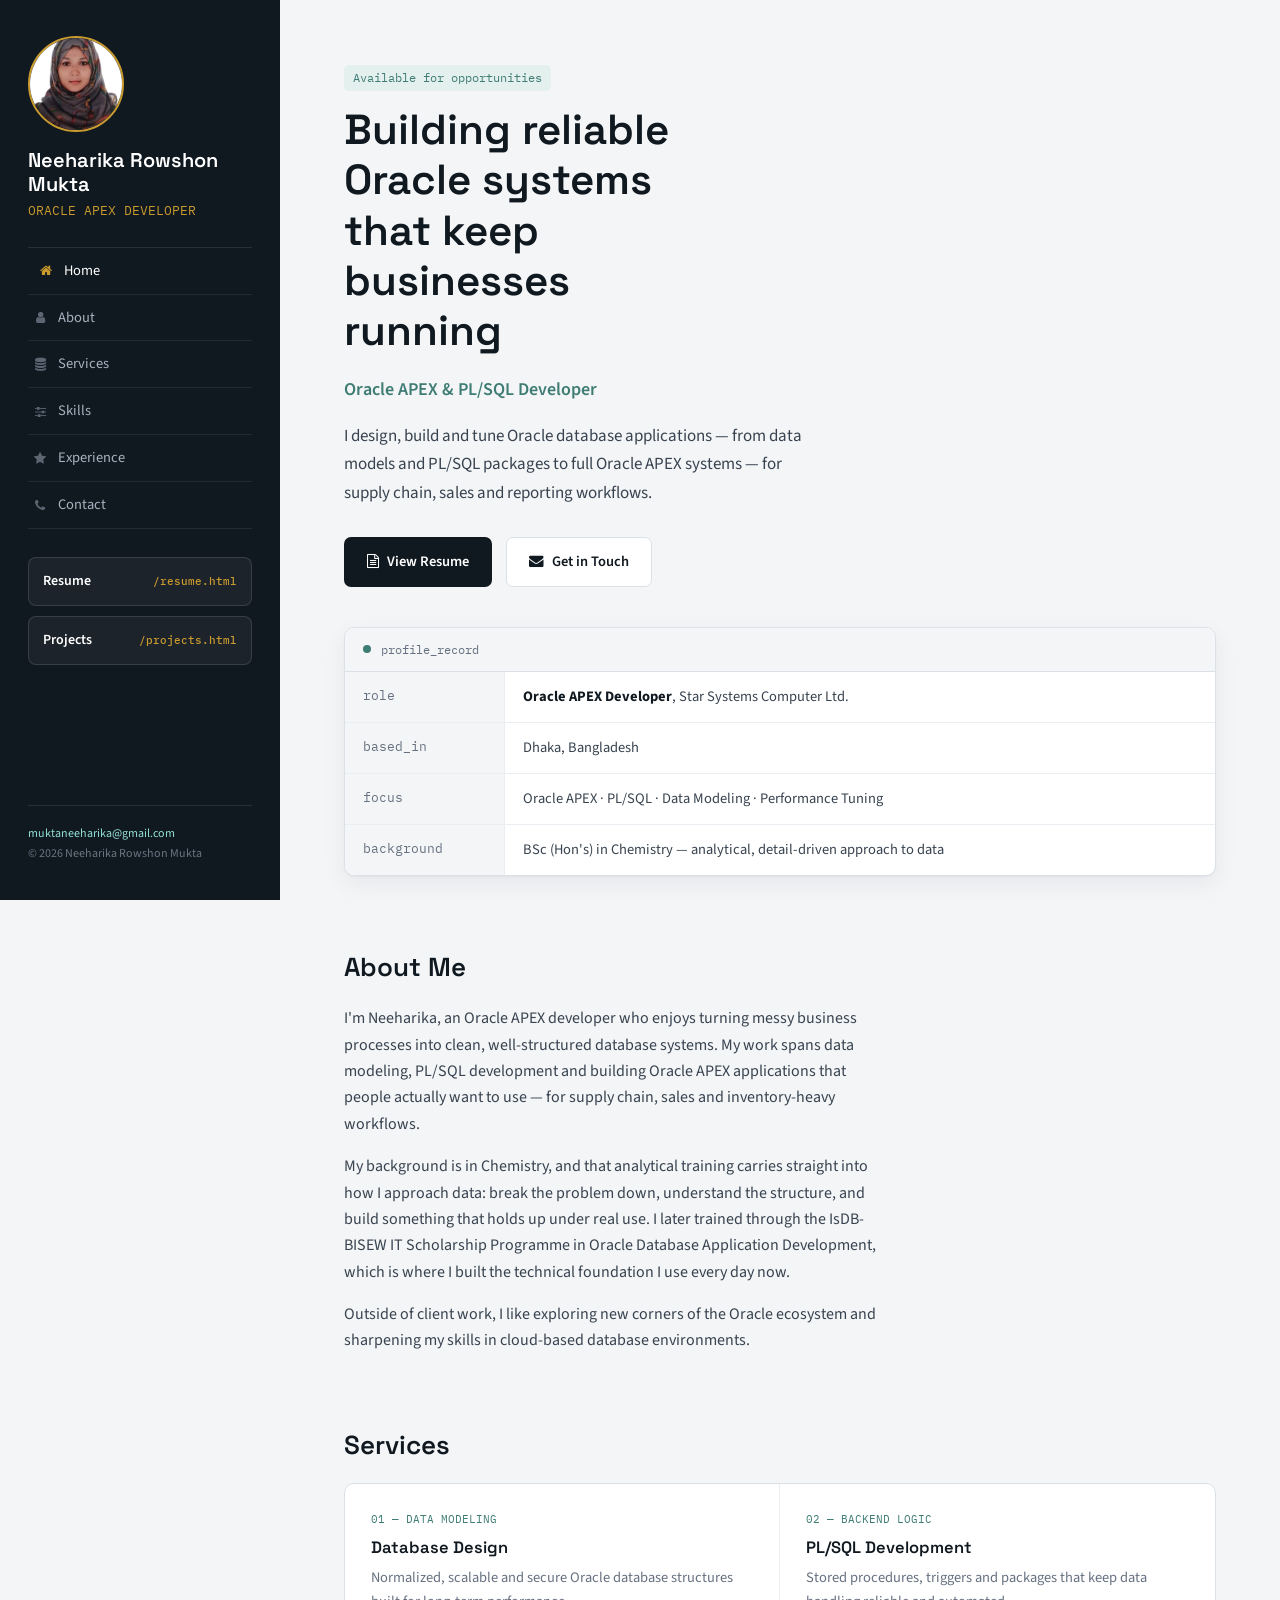
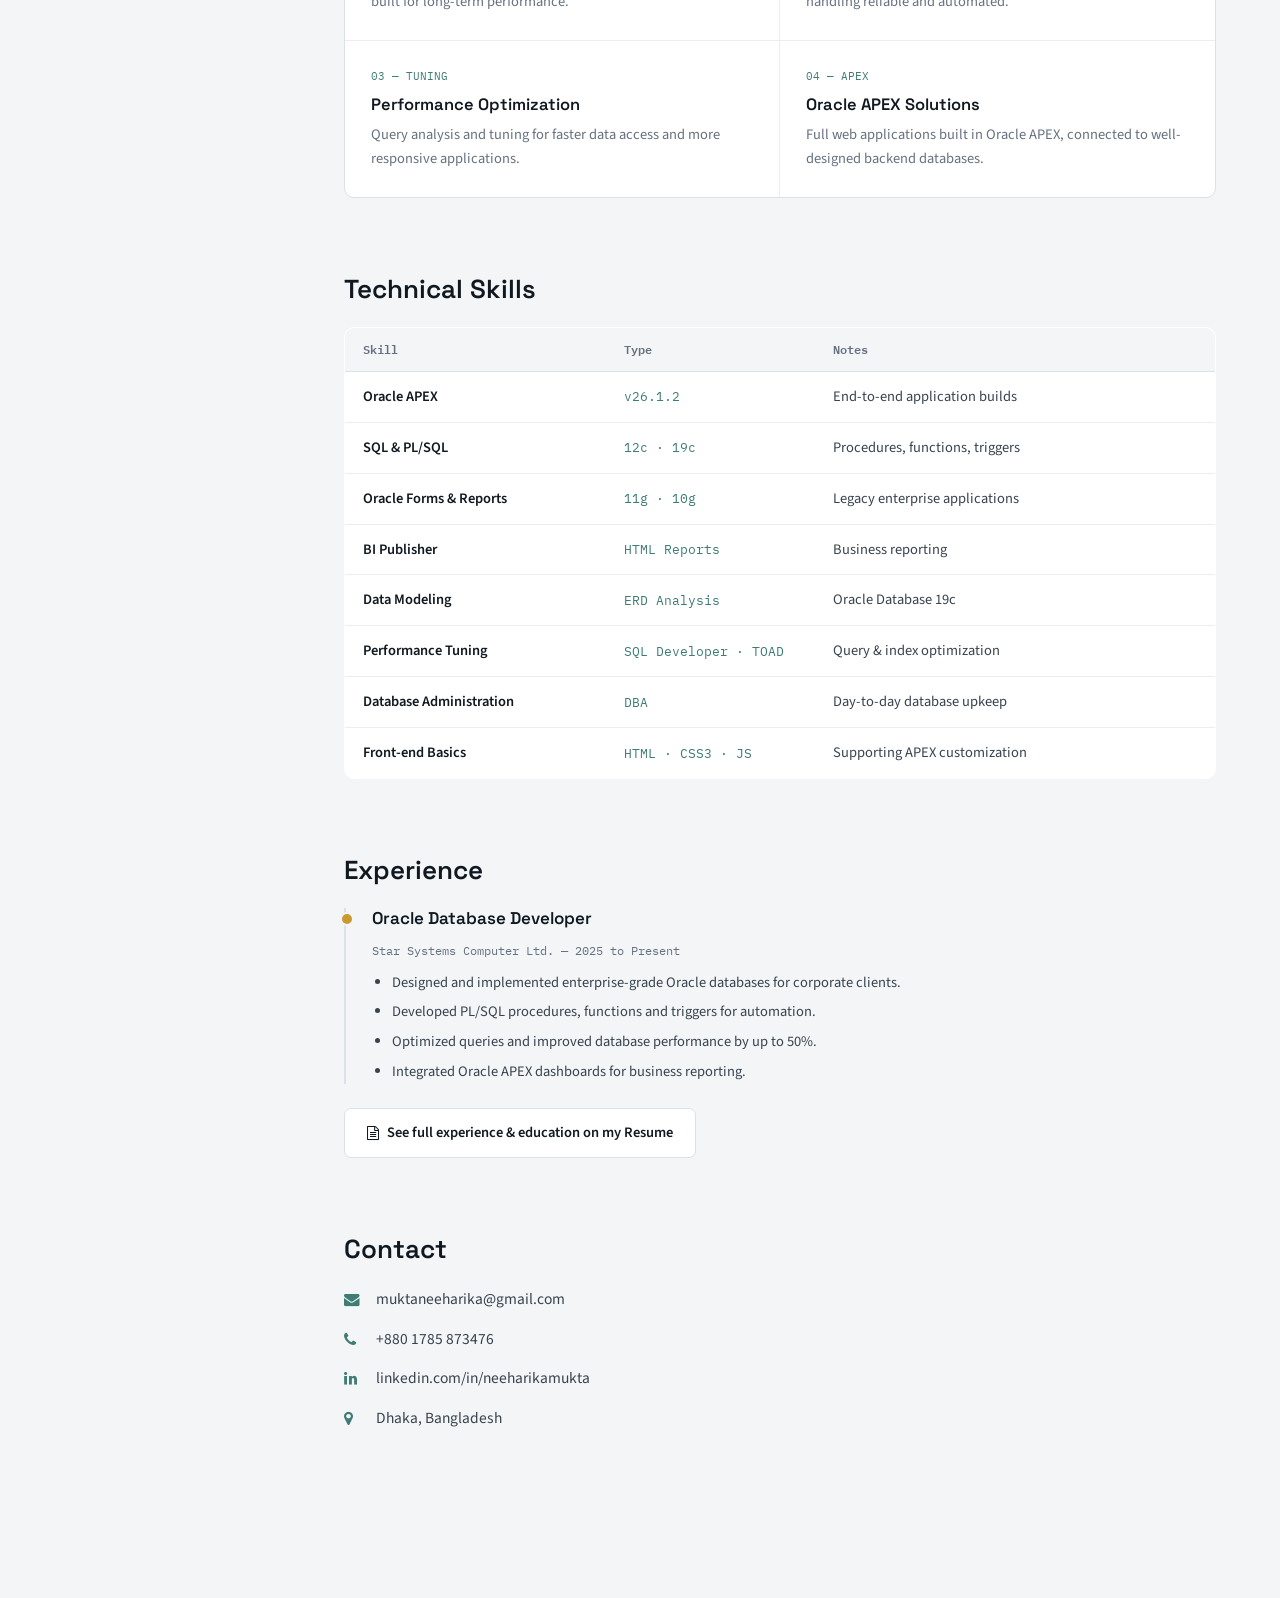
==== commit e2d6d80e: "Disable 'View Projects' link in index.html Comment out the 'View Projects' link in hero actions." ====
--- a/index.html
+++ b/index.html
@@ -56,7 +56,7 @@
 
       <div class="hero-actions">
         <a href="resume.html" class="btn btn-primary"><i class="fa fa-file-text-o"></i> View Resume</a>
-        <a href="projects.html" class="btn btn-outline"><i class="fa fa-folder-open"></i> View Projects</a>
+        <!-- <a href="projects.html" class="btn btn-outline"><i class="fa fa-folder-open"></i> View Projects</a> -->
         <a href="#contact" class="btn btn-outline"><i class="fa fa-envelope"></i> Get in Touch</a>
       </div>
 
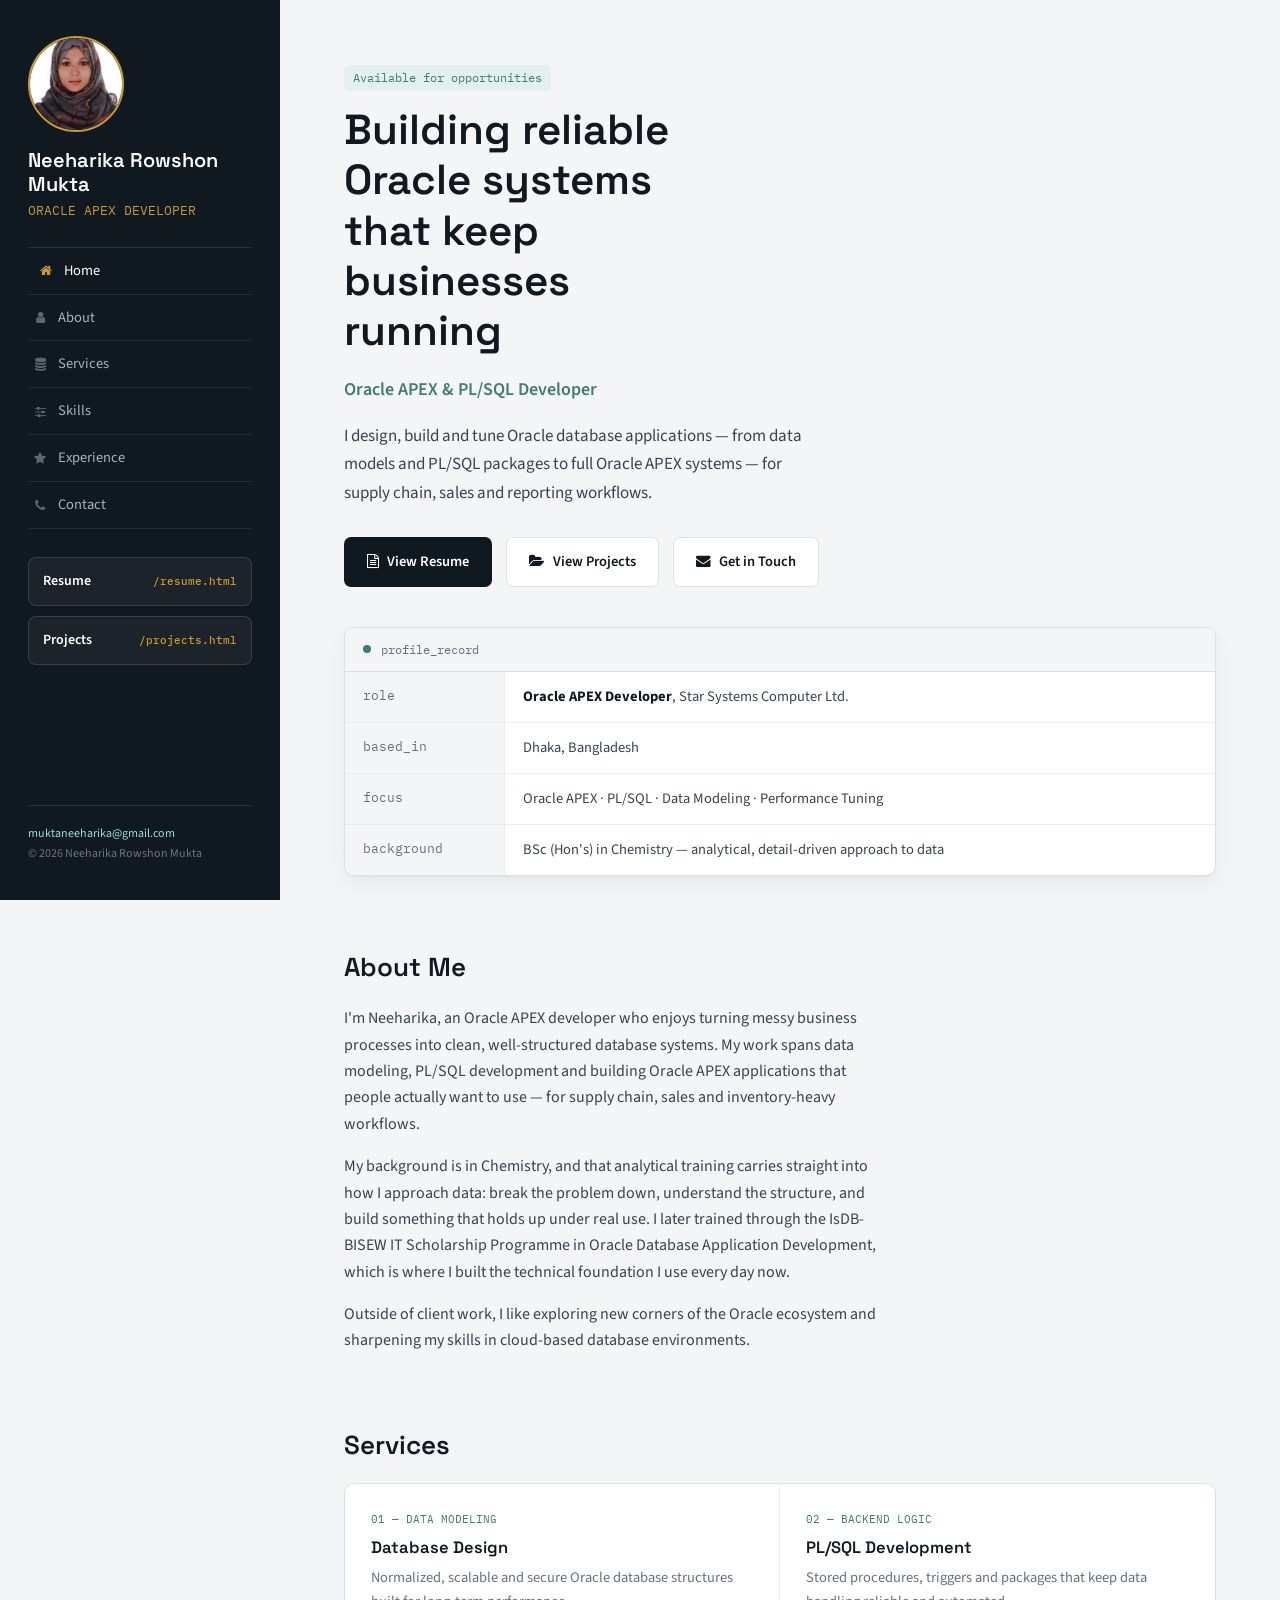
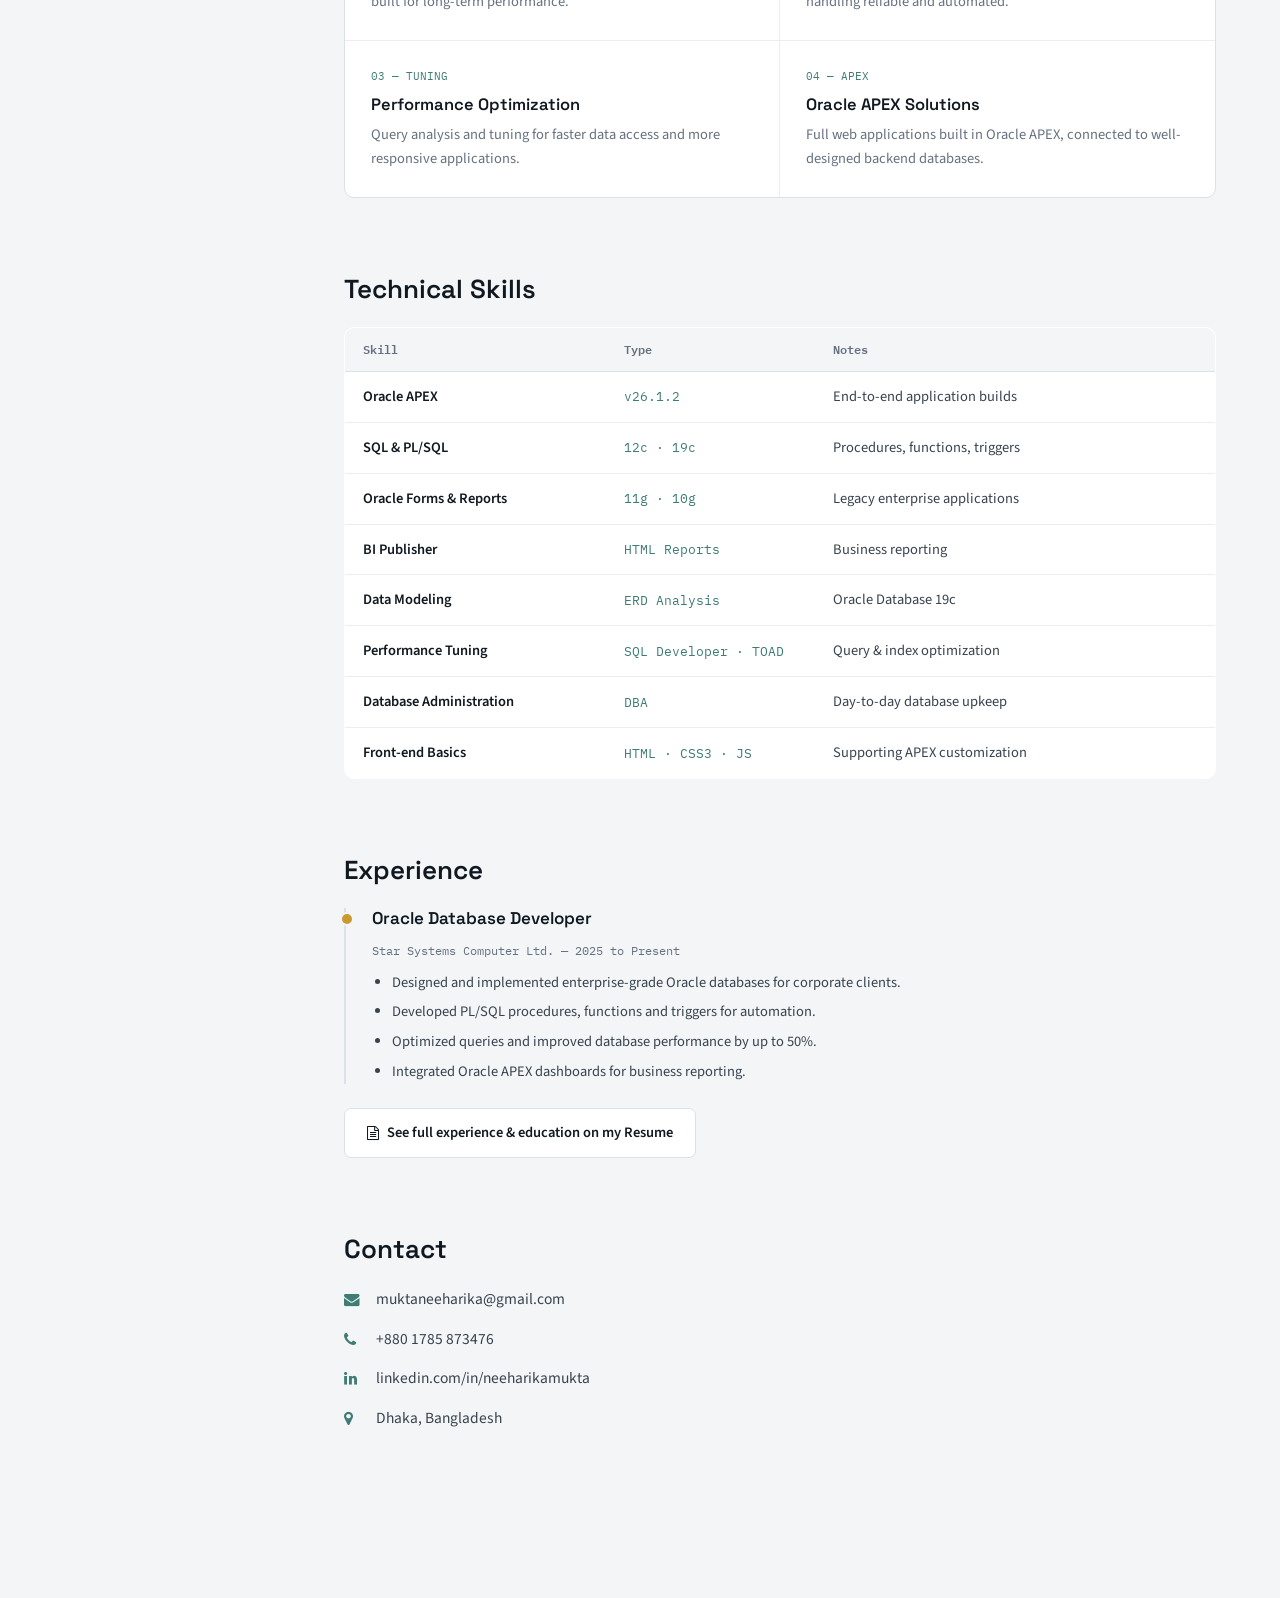
==== commit cd035d06: "Uncomment 'View Projects' button in index.html" ====
--- a/index.html
+++ b/index.html
@@ -56,7 +56,7 @@
 
       <div class="hero-actions">
         <a href="resume.html" class="btn btn-primary"><i class="fa fa-file-text-o"></i> View Resume</a>
-        <!-- <a href="projects.html" class="btn btn-outline"><i class="fa fa-folder-open"></i> View Projects</a> -->
+        <a href="projects.html" class="btn btn-outline"><i class="fa fa-folder-open"></i> View Projects</a>
         <a href="#contact" class="btn btn-outline"><i class="fa fa-envelope"></i> Get in Touch</a>
       </div>
 
